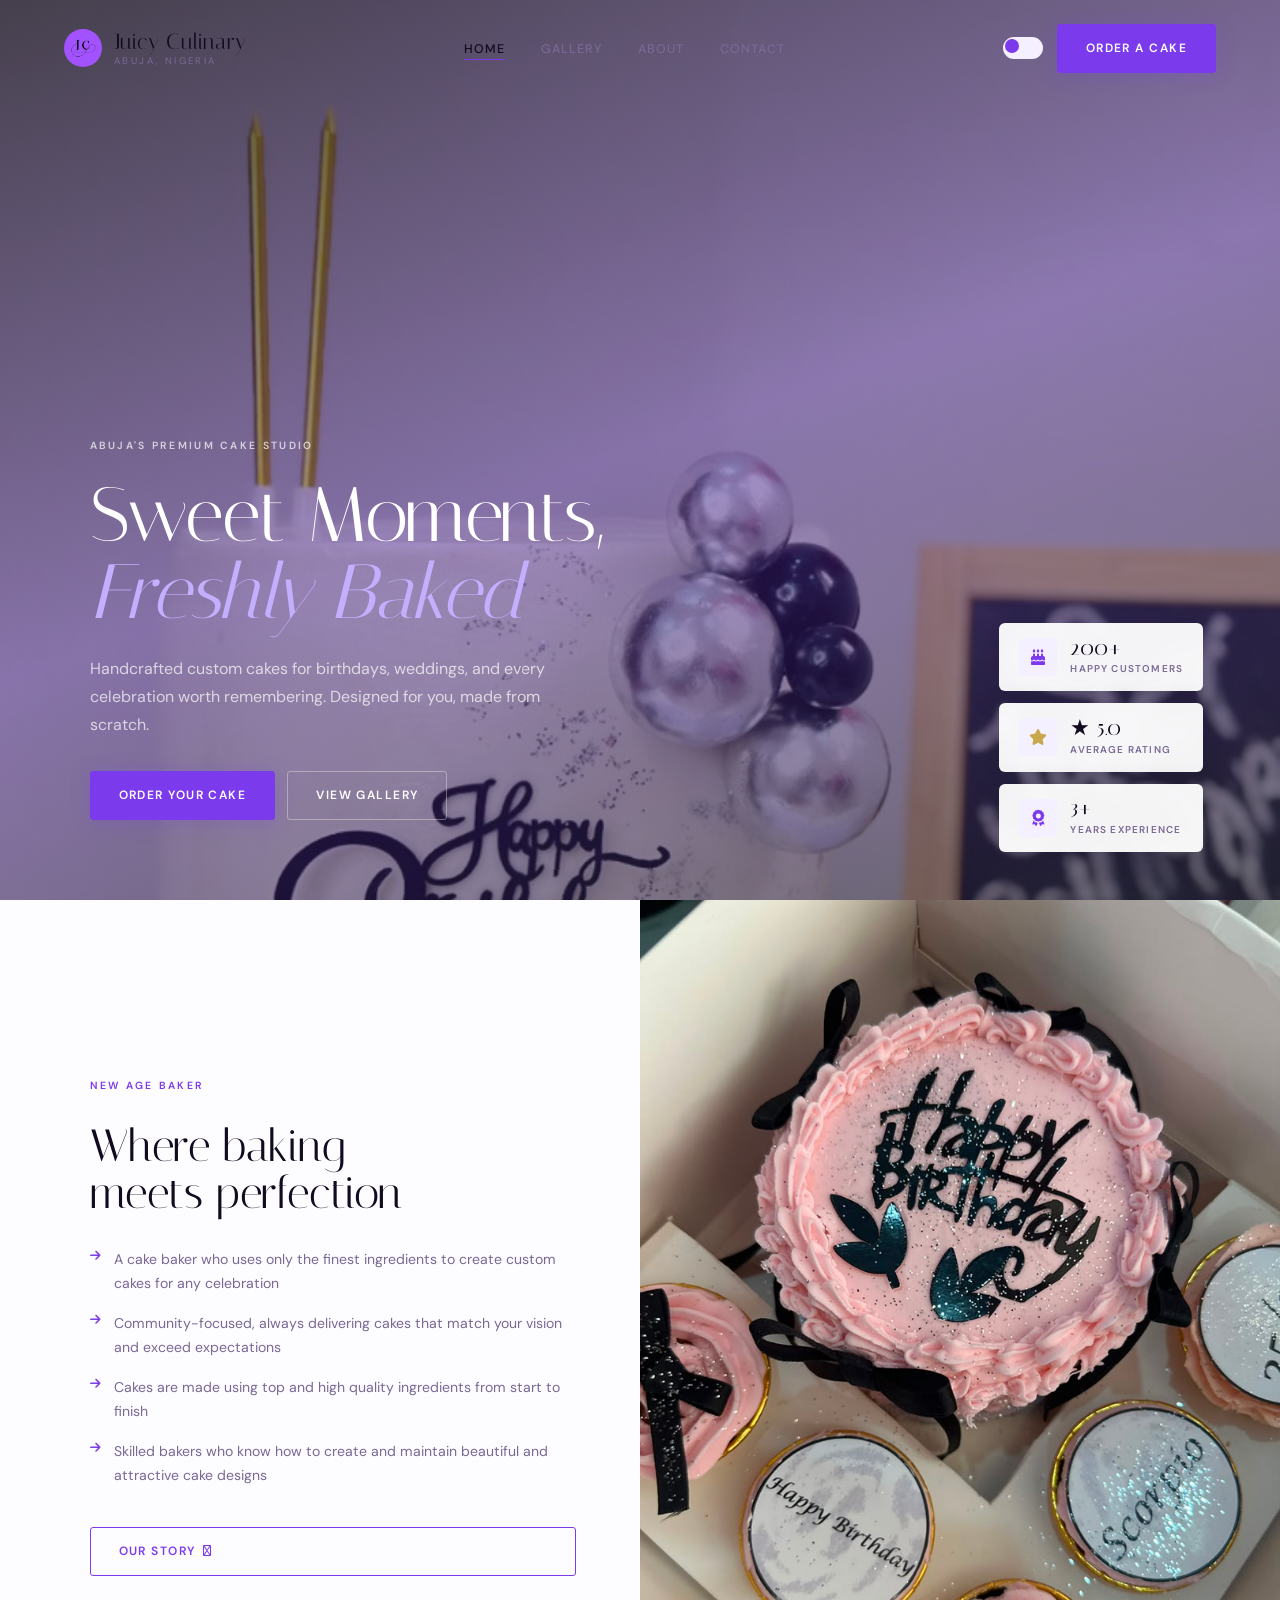
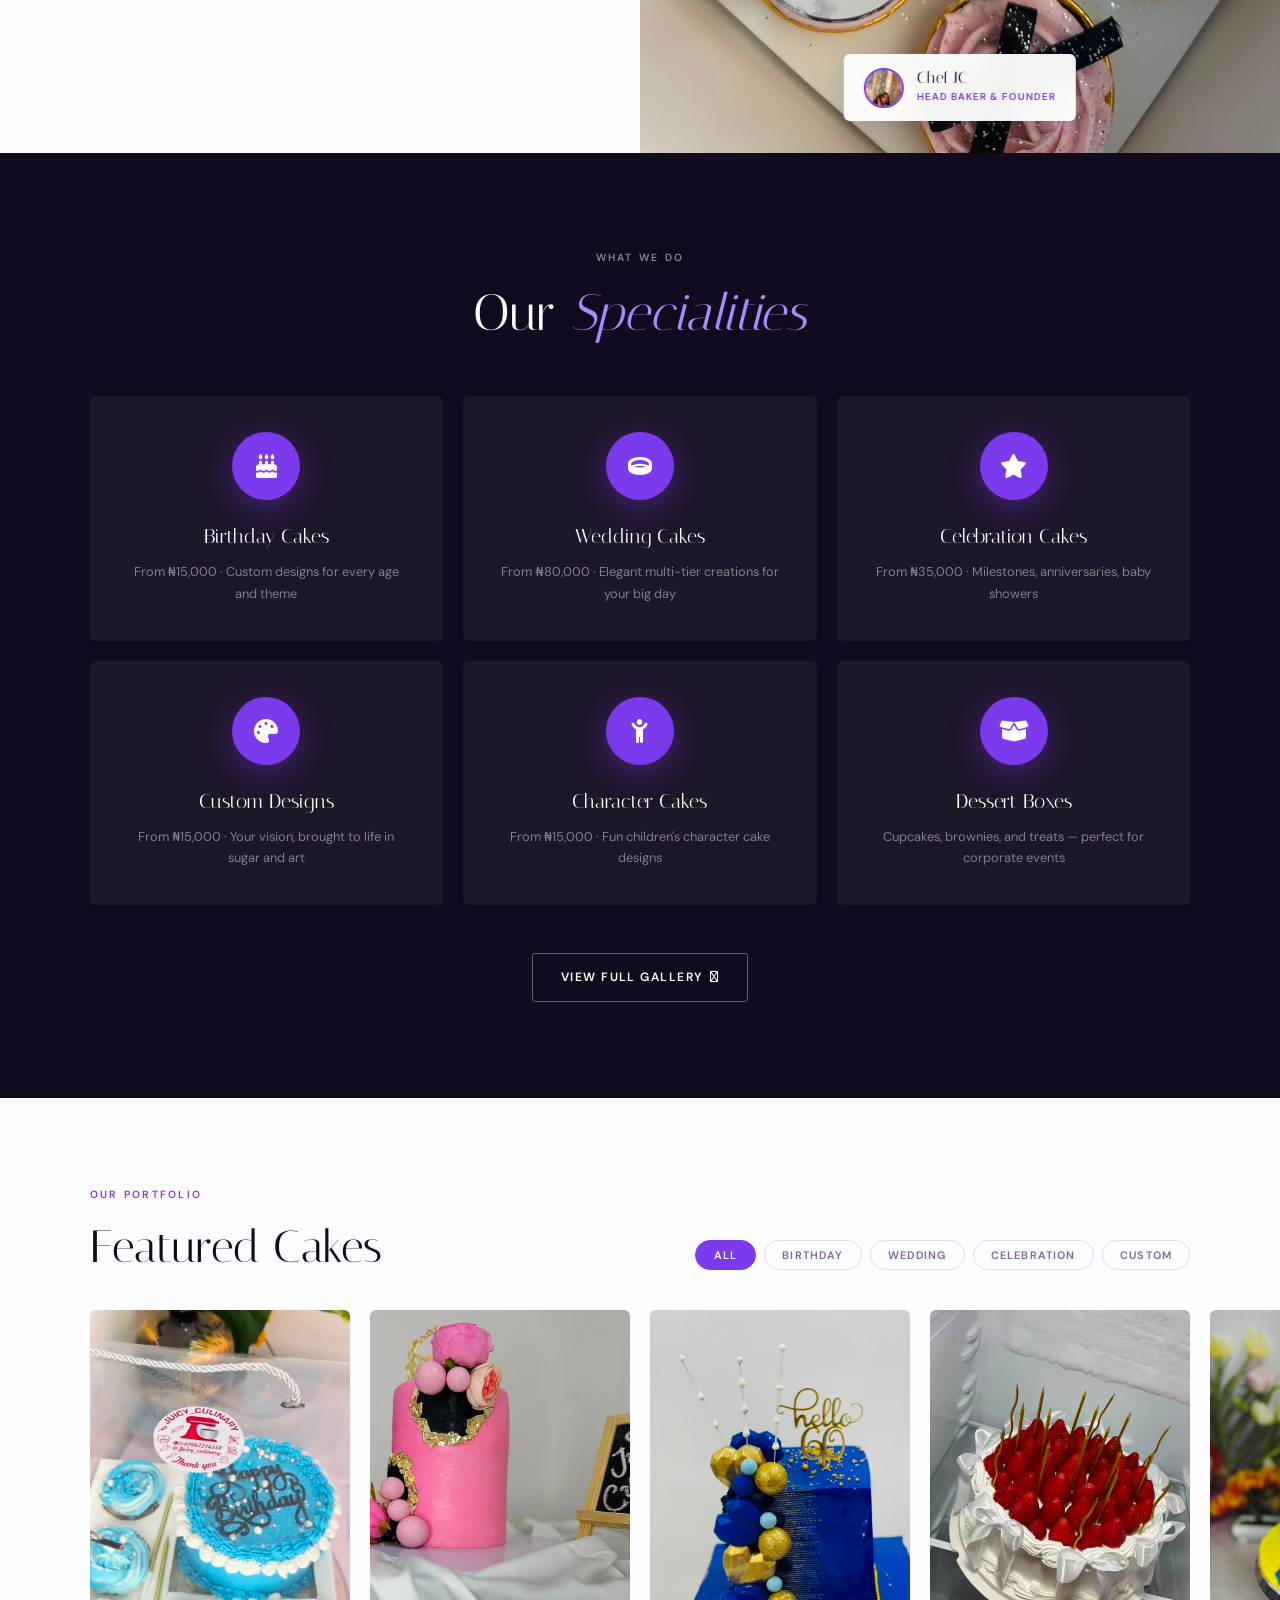
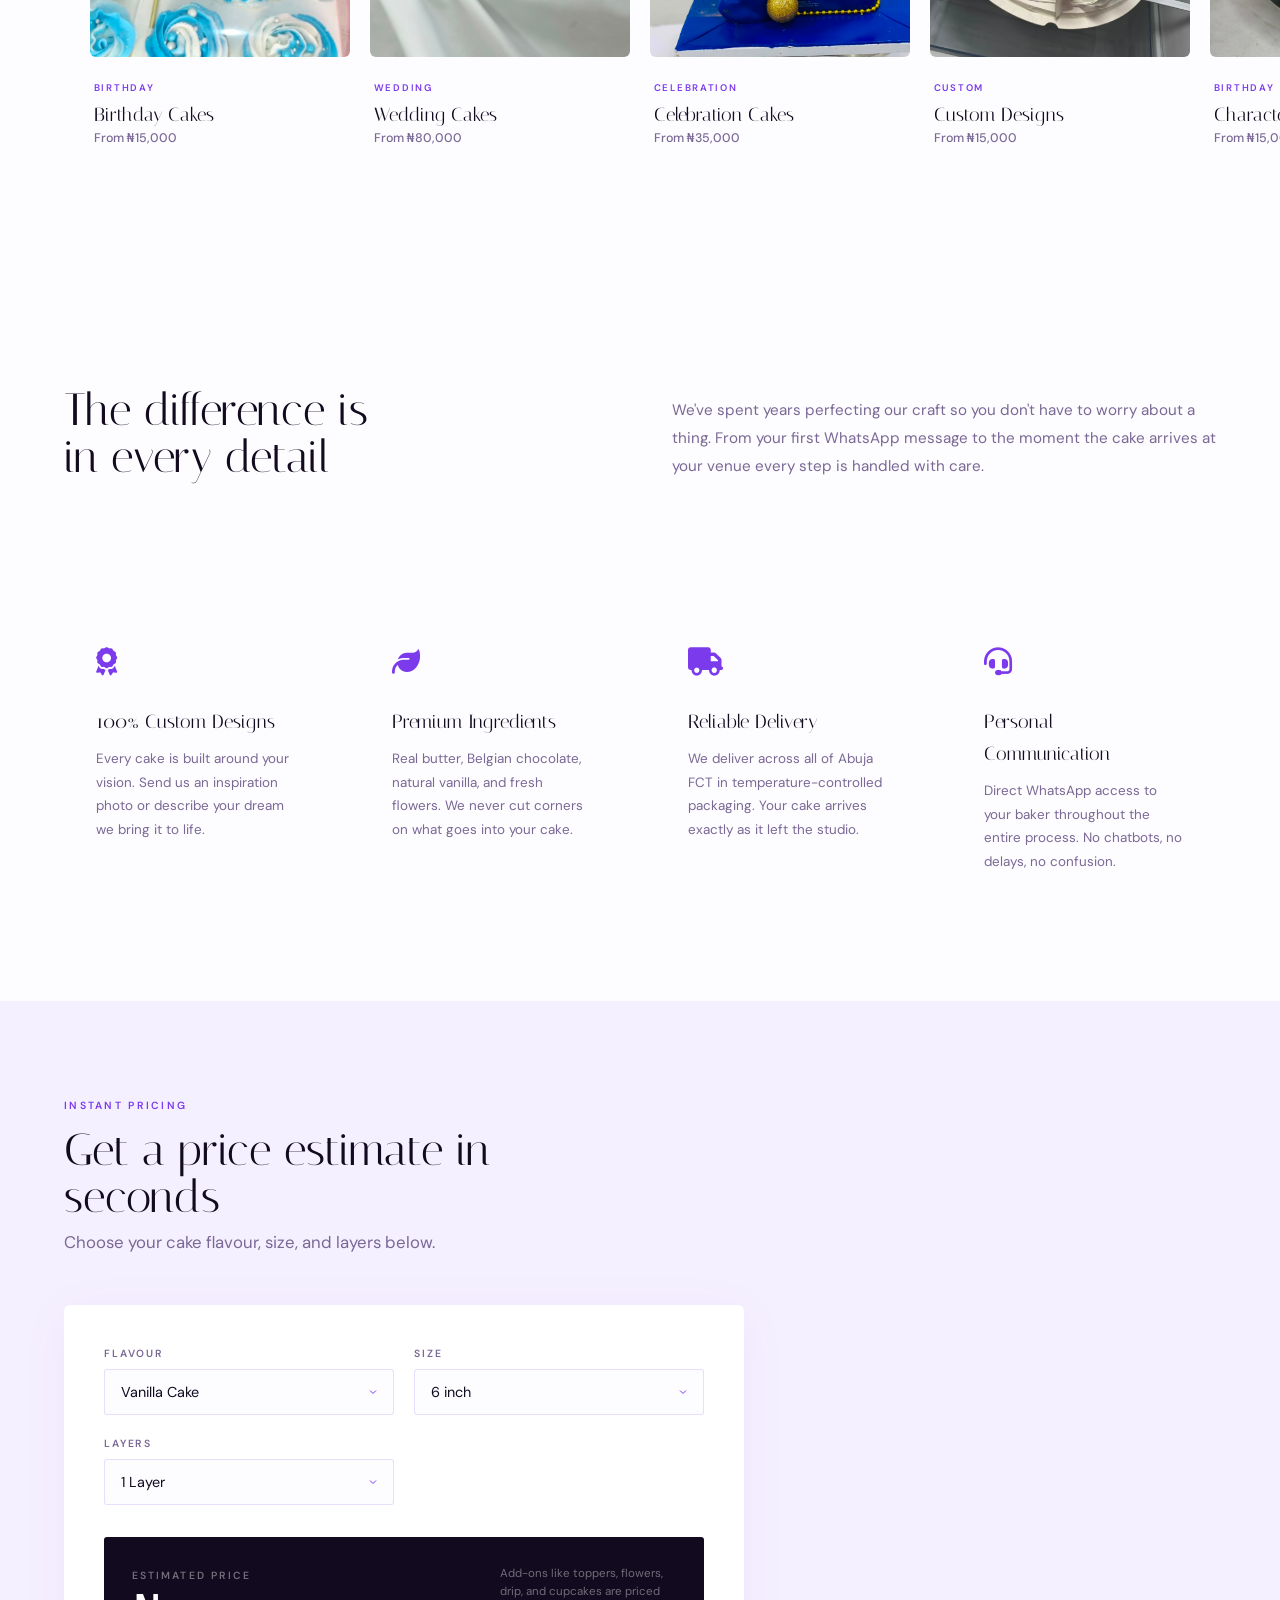
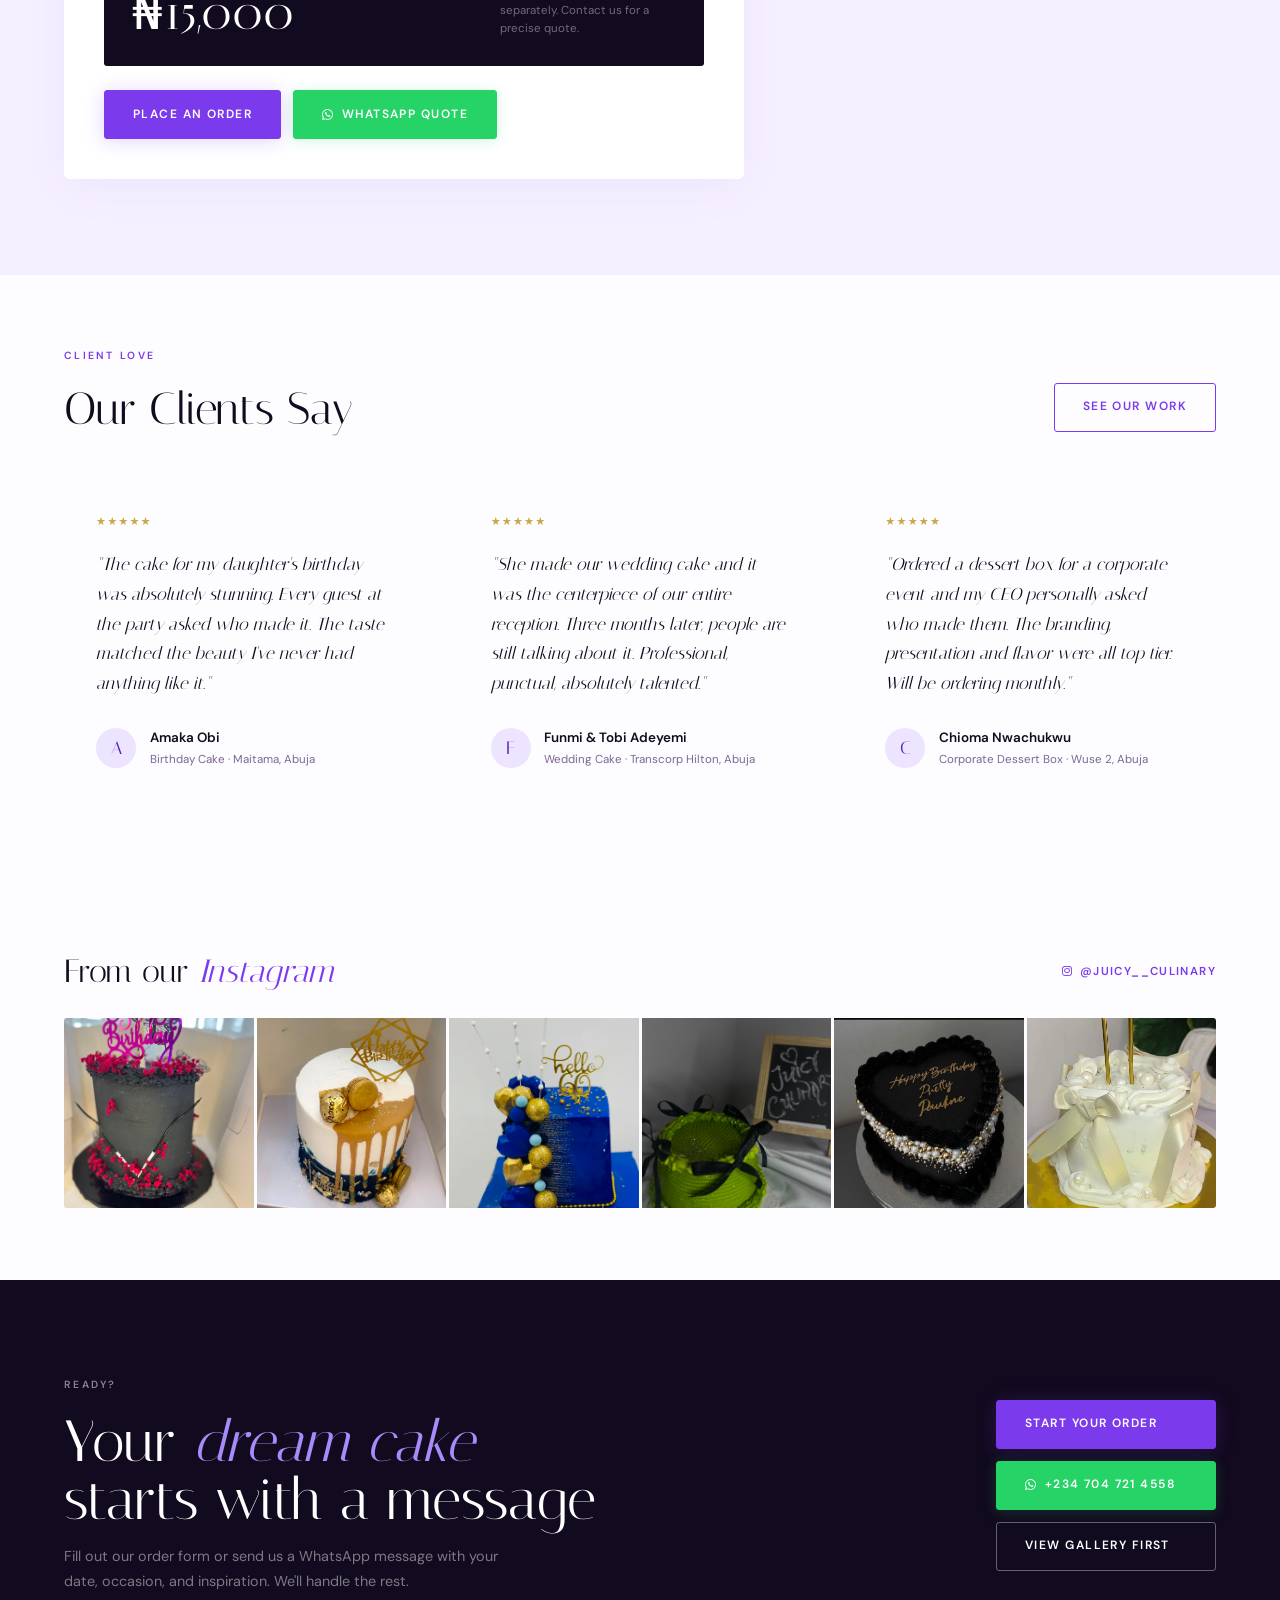
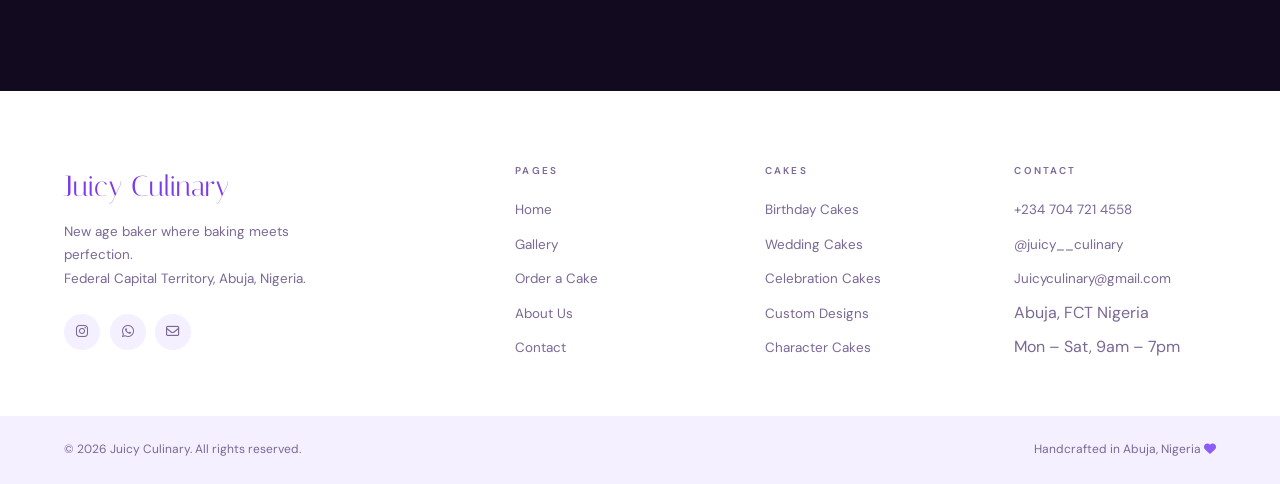
==== index.html @ 62df51f5 "first commit" ====
<!DOCTYPE html>
<html lang="en" data-theme="light">
<head>
  <meta charset="UTF-8">
  <meta name="viewport" content="width=device-width, initial-scale=1.0">
  <title>Juicy Culinary — Custom Luxury Cakes, Abuja</title>
  <meta name="description" content="Premium custom cakes handcrafted in Abuja, Nigeria. Birthday cakes, wedding cakes, celebration cakes. Order yours today.">
  <link rel="icon" type="image/png" sizes="32x32" href="images/favicon-32.png">
  <link rel="icon" type="image/png" sizes="16x16" href="images/favicon-16.png">
  <link rel="apple-touch-icon" sizes="180x180" href="images/apple-touch-icon.png">
  <link rel="preconnect" href="https://fonts.googleapis.com">
  <link rel="preconnect" href="https://fonts.gstatic.com" crossorigin>
  <link href="https://fonts.googleapis.com/css2?family=Italiana&family=DM+Sans:ital,opsz,wght@0,9..40,300;0,9..40,400;0,9..40,500;0,9..40,600;1,9..40,300&display=swap" rel="stylesheet">
  <link rel="stylesheet" href="https://cdnjs.cloudflare.com/ajax/libs/font-awesome/6.5.0/css/all.min.css" crossorigin="anonymous">
  <link rel="stylesheet" href="css/ style.css">
</head>
<body>

<!-- NAVIGATION -->
<nav class="nav" role="navigation" aria-label="Main navigation">
  <a href="index.html" class="nav-logo" aria-label="Juicy Culinary — Home">
    <img src="images/logo-bg.jpg" alt="Juicy Culinary logo" class="nav-logo-img">
    <div class="nav-logo-text">
      Juicy Culinary
      <span>Abuja, Nigeria</span>
    </div>
  </a>
  <ul class="nav-links" role="list">
    <li><a href="index.html" class="nav-link active">Home</a></li>
    <li><a href="gallery.html" class="nav-link">Gallery</a></li>
    <li><a href="about.html" class="nav-link">About</a></li>
    <li><a href="contact.html" class="nav-link">Contact</a></li>
  </ul>
  <div class="nav-right">
    <button class="dark-toggle" aria-label="Toggle dark mode"></button>
    <a href="order.html" class="btn btn-primary">Order a Cake</a>
    <button class="hamburger" aria-label="Open menu" aria-expanded="false">
      <span></span><span></span><span></span>
    </button>
  </div>
</nav>
<div class="mobile-overlay" aria-hidden="true"></div>
<nav class="mobile-menu" aria-label="Mobile navigation">
  <a href="index.html" class="mobile-menu-link">Home</a>
  <a href="gallery.html" class="mobile-menu-link">Gallery</a>
  <a href="order.html" class="mobile-menu-link">Order a Cake</a>
  <a href="about.html" class="mobile-menu-link">About</a>
  <a href="contact.html" class="mobile-menu-link">Contact</a>
  <div class="mobile-menu-cta">
    <a href="https://wa.me/2347047214558?text=Hi! I'd like to order a cake" target="_blank" rel="noopener" class="btn btn-wa" style="width:100%;justify-content:center;">
      <i class="fa-brands fa-whatsapp"></i> WhatsApp Us
    </a>
  </div>
</nav>

<!-- =====================================================
     HERO — Full-bleed photo with overlaid text + stat badges
     ===================================================== -->
<section class="hero" id="home">
  <div class="hero-bg">
    <img src="images/Elegant custom cake.jpeg" alt="Elegant custom cake by Juicy Culinary" loading="eager" fetchpriority="high">
    <div class="hero-overlay"></div>
  </div>

  <div class="hero-inner reveal">
    <div class="hero-label">
      <span class="t-label" style="color:rgba(255,255,255,0.7)">Abuja's Premium Cake Studio</span>
    </div>
    <h1 class="hero-h1">
      Sweet Moments,<br><em>Freshly Baked</em>
    </h1>
    <p class="hero-desc">
      Handcrafted custom cakes for birthdays, weddings, and every celebration worth remembering. Designed for you, made from scratch.
    </p>
    <div class="hero-actions">
      <a href="order.html" class="btn btn-primary">Order Your Cake</a>
      <a href="gallery.html" class="btn btn-ghost-white">View Gallery</a>
    </div>
  </div>

  <!-- Floating stat badges -->
  <div class="hero-badges">
    <div class="hero-badge reveal d1">
      <div class="hero-badge-icon"><i class="fa-solid fa-cake-candles" style="color:var(--purple)"></i></div>
      <div>
        <div class="hero-badge-num">200+</div>
        <div class="hero-badge-label">Happy Customers</div>
      </div>
    </div>
    <div class="hero-badge reveal d2">
      <div class="hero-badge-icon"><i class="fa-solid fa-star" style="color:var(--gold)"></i></div>
      <div>
        <div class="hero-badge-num">★ 5.0</div>
        <div class="hero-badge-label">Average Rating</div>
      </div>
    </div>
    <div class="hero-badge reveal d3">
      <div class="hero-badge-icon"><i class="fa-solid fa-award" style="color:var(--purple)"></i></div>
      <div>
        <div class="hero-badge-num">3+</div>
        <div class="hero-badge-label">Years Experience</div>
      </div>
    </div>
  </div>
</section>


<!-- =====================================================
     ABOUT STRIP — "Meet the Baker" style
     ===================================================== -->
<section class="about-strip" id="story">
  <div class="about-strip-text reveal-left">
    <div class="section-label"><span class="t-label">New Age Baker</span></div>
    <h2 class="t-heading">Where baking<br>meets perfection</h2>
    <ul class="about-strip-list">
      <li>
        <i class="fa-solid fa-arrow-right" style="color:var(--purple);font-size:0.75rem;margin-top:0.15rem;flex-shrink:0"></i>
        <span>A cake baker who uses only the finest ingredients to create custom cakes for any celebration</span>
      </li>
      <li>
        <i class="fa-solid fa-arrow-right" style="color:var(--purple);font-size:0.75rem;margin-top:0.15rem;flex-shrink:0"></i>
        <span>Community-focused, always delivering cakes that match your vision and exceed expectations</span>
      </li>
      <li>
        <i class="fa-solid fa-arrow-right" style="color:var(--purple);font-size:0.75rem;margin-top:0.15rem;flex-shrink:0"></i>
        <span>Cakes are made using top and high quality ingredients from start to finish</span>
      </li>
      <li>
        <i class="fa-solid fa-arrow-right" style="color:var(--purple);font-size:0.75rem;margin-top:0.15rem;flex-shrink:0"></i>
        <span>Skilled bakers who know how to create and maintain beautiful and attractive cake designs</span>
      </li>
    </ul>
    <a href="about.html" class="btn btn-outline" style="margin-top:0.5rem">
      Our Story <i class="fa-regular fa-arrow-right" style="font-size:0.7rem"></i>
    </a>
  </div>
  <div class="about-strip-photo reveal-right d1">
    <img src="images/Juicy Culinary signature.jpg" alt="Juicy Culinary signature cake" loading="lazy">
    <!-- Baker badge -->
    <div class="baker-badge">
      <div class="baker-badge-avatar">
        <img src="images/JC.jpg" alt="Chef JC" onerror="this.style.display='none';this.parentElement.innerHTML='👩‍🍳'">
      </div>
      <div>
        <div class="baker-badge-name">Chef JC</div>
        <div class="baker-badge-role">Head Baker & Founder</div>
      </div>
    </div>
  </div>
</section>


<!-- =====================================================
     WHAT WE DO — Dark section with icon cards
     ===================================================== -->
<section class="services-section" id="services">
  <div class="services-header reveal">
    <div class="section-label" style="justify-content:center"><span class="t-label" style="color:rgba(255,255,255,0.5)">What We Do</span></div>
    <h2>Our <em>Specialities</em></h2>
  </div>
  <div class="services-grid">
    <div class="service-card reveal fade-up">
      <div class="service-card-icon"><i class="fa-solid fa-cake-candles"></i></div>
      <div class="service-card-title">Birthday Cakes</div>
      <p class="service-card-desc">From ₦15,000 · Custom designs for every age and theme</p>
    </div>
    <div class="service-card reveal fade-up d1">
      <div class="service-card-icon"><i class="fa-solid fa-ring"></i></div>
      <div class="service-card-title">Wedding Cakes</div>
      <p class="service-card-desc">From ₦80,000 · Elegant multi-tier creations for your big day</p>
    </div>
    <div class="service-card reveal fade-up d2">
      <div class="service-card-icon"><i class="fa-solid fa-star"></i></div>
      <div class="service-card-title">Celebration Cakes</div>
      <p class="service-card-desc">From ₦35,000 · Milestones, anniversaries, baby showers</p>
    </div>
    <div class="service-card reveal fade-up d3">
      <div class="service-card-icon"><i class="fa-solid fa-palette"></i></div>
      <div class="service-card-title">Custom Designs</div>
      <p class="service-card-desc">From ₦15,000 · Your vision, brought to life in sugar and art</p>
    </div>
    <div class="service-card reveal fade-up d1">
      <div class="service-card-icon"><i class="fa-solid fa-child-reaching"></i></div>
      <div class="service-card-title">Character Cakes</div>
      <p class="service-card-desc">From ₦15,000 · Fun children's character cake designs</p>
    </div>
    <div class="service-card reveal fade-up d2">
      <div class="service-card-icon"><i class="fa-solid fa-box-open"></i></div>
      <div class="service-card-title">Dessert Boxes</div>
      <p class="service-card-desc">Cupcakes, brownies, and treats — perfect for corporate events</p>
    </div>
  </div>
  <div style="text-align:center;margin-top:3rem" class="reveal">
    <a href="gallery.html" class="btn btn-ghost-white">View Full Gallery <i class="fa-regular fa-arrow-right" style="font-size:0.7rem"></i></a>
  </div>
</section>


<!-- =====================================================
     FEATURED CAKES — Horizontal scroll row
     ===================================================== -->
<section class="featured-section" id="categories">
  <div class="featured-header">
    <div>
      <div class="section-label reveal"><span class="t-label">Our Portfolio</span></div>
      <h2 class="t-heading reveal d1">Featured Cakes</h2>
    </div>
    <div class="featured-filters reveal d2">
      <button class="filter-pill active" data-filter="all">All</button>
      <button class="filter-pill" data-filter="birthday">Birthday</button>
      <button class="filter-pill" data-filter="wedding">Wedding</button>
      <button class="filter-pill" data-filter="celebration">Celebration</button>
      <button class="filter-pill" data-filter="custom">Custom</button>
    </div>
  </div>
  <div class="featured-scroll">
    <div class="featured-track" id="featuredTrack">
      <div class="feat-card" data-cat="birthday">
        <div class="feat-card-img">
          <img src="images/birthday-cake.jpg" alt="Birthday cake" loading="lazy">
          <div class="feat-card-overlay">
            <a href="gallery.html" class="btn btn-ghost-white" style="font-size:0.65rem;padding:0.6rem 1.2rem">Explore</a>
          </div>
        </div>
        <div class="feat-card-body">
          <span class="feat-card-tag">Birthday</span>
          <div class="feat-card-name">Birthday Cakes</div>
          <div class="feat-card-price">From ₦15,000</div>
        </div>
      </div>
      <div class="feat-card" data-cat="wedding">
        <div class="feat-card-img">
          <img src="images/cake-pink-geode.jpg" alt="Wedding cake" loading="lazy">
          <div class="feat-card-overlay">
            <a href="gallery.html" class="btn btn-ghost-white" style="font-size:0.65rem;padding:0.6rem 1.2rem">Explore</a>
          </div>
        </div>
        <div class="feat-card-body">
          <span class="feat-card-tag">Wedding</span>
          <div class="feat-card-name">Wedding Cakes</div>
          <div class="feat-card-price">From ₦80,000</div>
        </div>
      </div>
      <div class="feat-card" data-cat="celebration">
        <div class="feat-card-img">
          <img src="images/cake-navy-60.jpg" alt="Celebration cake" loading="lazy">
          <div class="feat-card-overlay">
            <a href="gallery.html" class="btn btn-ghost-white" style="font-size:0.65rem;padding:0.6rem 1.2rem">Explore</a>
          </div>
        </div>
        <div class="feat-card-body">
          <span class="feat-card-tag">Celebration</span>
          <div class="feat-card-name">Celebration Cakes</div>
          <div class="feat-card-price">From ₦35,000</div>
        </div>
      </div>
      <div class="feat-card" data-cat="custom">
        <div class="feat-card-img">
          <img src="images/Unique-cake.jpg" alt="Custom cake" loading="lazy">
          <div class="feat-card-overlay">
            <a href="gallery.html" class="btn btn-ghost-white" style="font-size:0.65rem;padding:0.6rem 1.2rem">Explore</a>
          </div>
        </div>
        <div class="feat-card-body">
          <span class="feat-card-tag">Custom</span>
          <div class="feat-card-name">Custom Designs</div>
          <div class="feat-card-price">From ₦15,000</div>
        </div>
      </div>
      <div class="feat-card" data-cat="birthday">
        <div class="feat-card-img">
          <img src="images/Children-cake.jpg" alt="Character cake" loading="lazy">
          <div class="feat-card-overlay">
            <a href="gallery.html" class="btn btn-ghost-white" style="font-size:0.65rem;padding:0.6rem 1.2rem">Explore</a>
          </div>
        </div>
        <div class="feat-card-body">
          <span class="feat-card-tag">Birthday</span>
          <div class="feat-card-name">Character Cakes</div>
          <div class="feat-card-price">From ₦15,000</div>
        </div>
      </div>
      <div class="feat-card" data-cat="custom">
        <div class="feat-card-img">
          <img src="images/cake-green-ribbon.jpg" alt="Custom ribbon cake" loading="lazy">
          <div class="feat-card-overlay">
            <a href="gallery.html" class="btn btn-ghost-white" style="font-size:0.65rem;padding:0.6rem 1.2rem">Explore</a>
          </div>
        </div>
        <div class="feat-card-body">
          <span class="feat-card-tag">Custom</span>
          <div class="feat-card-name">Ribbon Cakes</div>
          <div class="feat-card-price">From ₦20,000</div>
        </div>
      </div>
    </div>
  </div>
</section>


<!-- =====================================================
     WHY CHOOSE US
     ===================================================== -->
<section class="why-section" id="why-us">
  <div class="why-header">
    <div class="why-header-left">
      <div class="section-label reveal"><span class="t-label">Why Juicy Culinary</span></div>
      <h2 class="t-heading reveal d1">The difference is<br>in every detail</h2>
    </div>
    <div class="why-header-right reveal d2">
      We've spent years perfecting our craft so you don't have to worry about a thing. From your first WhatsApp message to the moment the cake arrives at your venue  every step is handled with care.
    </div>
  </div>
  <div class="why-grid">
    <div class="why-item reveal fade-up">
      <span class="why-icon"><i class="fa-solid fa-award" style="color:var(--purple)"></i></span>
      <div class="why-title">100% Custom Designs</div>
      <p class="why-desc">Every cake is built around your vision. Send us an inspiration photo or describe your dream  we bring it to life.</p>
    </div>
    <div class="why-item reveal fade-up d1">
      <span class="why-icon"><i class="fa-solid fa-leaf" style="color:var(--purple)"></i></span>
      <div class="why-title">Premium Ingredients</div>
      <p class="why-desc">Real butter, Belgian chocolate, natural vanilla, and fresh flowers. We never cut corners on what goes into your cake.</p>
    </div>
    <div class="why-item reveal fade-up d2">
      <span class="why-icon"><i class="fa-solid fa-truck" style="color:var(--purple)"></i></span>
      <div class="why-title">Reliable Delivery</div>
      <p class="why-desc">We deliver across all of Abuja FCT in temperature-controlled packaging. Your cake arrives exactly as it left the studio.</p>
    </div>
    <div class="why-item reveal fade-up d3">
      <span class="why-icon"><i class="fa-solid fa-headset" style="color:var(--purple)"></i></span>
      <div class="why-title">Personal Communication</div>
      <p class="why-desc">Direct WhatsApp access to your baker throughout the entire process. No chatbots, no delays, no confusion.</p>
    </div>
  </div>
</section>


<!-- =====================================================
     PRICE ESTIMATOR
     ===================================================== -->
<section class="estimator-section" id="estimator">
  <div class="section-label reveal"><span class="t-label">Instant Pricing</span></div>
  <h2 class="t-heading reveal d1" style="margin-bottom:0.4rem;max-width:18ch">Get a price estimate in seconds</h2>
  <p class="t-body-lg reveal d2" style="max-width:52ch">Choose your cake flavour, size, and layers below.</p>
  <div class="estimator-card reveal d2" data-estimator>
    <div class="estimator-row estimator-row-3">
      <div class="est-field">
        <label for="est-flavour-home">Flavour</label>
        <select id="est-flavour-home" data-est-flavour>
          <option value="vanilla">Vanilla Cake</option>
          <option value="redvelvet">Red Velvet Cake</option>
          <option value="chocolate">Chocolate Cake</option>
        </select>
      </div>
      <div class="est-field">
        <label for="est-size-home">Size</label>
        <select id="est-size-home" data-est-size>
          <option value="6">6 inch</option>
          <option value="8">8 inch</option>
          <option value="10">10 inch</option>
        </select>
      </div>
      <div class="est-field">
        <label for="est-layers-home">Layers</label>
        <select id="est-layers-home" data-est-layers>
          <option value="1">1 Layer</option>
          <option value="2">2 Layers</option>
        </select>
      </div>
    </div>
    <div class="estimator-result">
      <div>
        <div class="est-price-label">Estimated Price</div>
        <div class="est-price" data-est-price>₦15,000</div>
      </div>
      <p class="est-price-note">Add-ons like toppers, flowers, drip, and cupcakes are priced separately. Contact us for a precise quote.</p>
    </div>
    <div class="estimator-actions">
      <a href="order.html" class="btn btn-primary">Place an Order</a>
      <a href="https://wa.me/2347047214558?text=Hi! I'd like a quote for a cake" target="_blank" rel="noopener" class="btn btn-wa">
        <i class="fa-brands fa-whatsapp"></i> WhatsApp Quote
      </a>
    </div>
  </div>
</section>


<!-- =====================================================
     TESTIMONIALS
     ===================================================== -->
<section class="testimonials-section" id="testimonials">
  <div class="testimonials-header">
    <div>
      <div class="section-label reveal"><span class="t-label">Client Love</span></div>
      <h2 class="t-heading reveal d1">Our Clients Say</h2>
    </div>
    <a href="gallery.html" class="btn btn-outline reveal">See Our Work</a>
  </div>
  <div class="testimonials-grid">
    <div class="testi-card reveal fade-up">
      <span class="testi-stars">★★★★★</span>
      <p class="testi-text">"The cake for my daughter's birthday was absolutely stunning. Every guest at the party asked who made it. The taste matched the beauty  I've never had anything like it."</p>
      <div class="testi-author">
        <div class="testi-avatar">A</div>
        <div>
          <div class="testi-name">Amaka Obi</div>
          <div class="testi-context">Birthday Cake · Maitama, Abuja</div>
        </div>
      </div>
    </div>
    <div class="testi-card reveal fade-up d1">
      <span class="testi-stars">★★★★★</span>
      <p class="testi-text">"She made our wedding cake and it was the centerpiece of our entire reception. Three months later, people are still talking about it. Professional, punctual, absolutely talented."</p>
      <div class="testi-author">
        <div class="testi-avatar">F</div>
        <div>
          <div class="testi-name">Funmi & Tobi Adeyemi</div>
          <div class="testi-context">Wedding Cake · Transcorp Hilton, Abuja</div>
        </div>
      </div>
    </div>
    <div class="testi-card reveal fade-up d2">
      <span class="testi-stars">★★★★★</span>
      <p class="testi-text">"Ordered a dessert box for a corporate event and my CEO personally asked who made them. The branding, presentation and flavor were all top tier. Will be ordering monthly."</p>
      <div class="testi-author">
        <div class="testi-avatar">C</div>
        <div>
          <div class="testi-name">Chioma Nwachukwu</div>
          <div class="testi-context">Corporate Dessert Box · Wuse 2, Abuja</div>
        </div>
      </div>
    </div>
  </div>
</section>


<!-- =====================================================
     INSTAGRAM PREVIEW
     ===================================================== -->
<section class="instagram-section" id="instagram">
  <div class="ig-header">
    <h2 class="t-subheading reveal">From our <em style="font-style:italic;color:var(--purple)">Instagram</em></h2>
    <a href="https://instagram.com/juicy__culinary" target="_blank" rel="noopener" class="ig-handle-link reveal d1">
      <i class="fa-brands fa-instagram"></i> @juicy__culinary
    </a>
  </div>
  <div class="ig-grid reveal d1">
    <div class="ig-item" data-lb="images/cake-black.jpg" data-lb-label="Signature Cake" title="View photo">
      <img src="images/cake-black.jpg" alt="Black cake" loading="lazy">
      <div class="ig-item-overlay"><i class="fa-solid fa-camera"></i></div>
    </div>
    <div class="ig-item" data-lb="images/cake-wg.jpg" data-lb-label="White Gold Cake" title="View photo">
      <img src="images/cake-wg.jpg" alt="White gold cake" loading="lazy">
      <div class="ig-item-overlay"><i class="fa-solid fa-camera"></i></div>
    </div>
    <div class="ig-item" data-lb="images/cake-navy-60.jpg" data-lb-label="Hello 60 Cake" title="View photo">
      <img src="images/cake-navy-60.jpg" alt="Navy blue 60th birthday cake" loading="lazy">
      <div class="ig-item-overlay"><i class="fa-solid fa-camera"></i></div>
    </div>
    <div class="ig-item" data-lb="images/cake-green-ribbon.jpg" data-lb-label="Green Ribbon Cake" title="View photo">
      <img src="images/cake-green-ribbon.jpg" alt="Green ribbon cake" loading="lazy">
      <div class="ig-item-overlay"><i class="fa-solid fa-camera"></i></div>
    </div>
    <div class="ig-item" data-lb="images/cake-blue.jpg" data-lb-label="Blue Cake" title="View photo">
      <img src="images/cake-blackG.jpg" alt="Black Gold cake" loading="lazy">
      <div class="ig-item-overlay"><i class="fa-solid fa-camera"></i></div>
    </div>
    <div class="ig-item" data-lb="images/white-cake.jpg" data-lb-label="Pink White Cake" title="View photo">
      <img src="images/white-cake.jpg" alt="White cake" loading="lazy">
      <div class="ig-item-overlay"><i class="fa-solid fa-camera"></i></div>
    </div>
  </div>
</section>


<!-- =====================================================
     CTA BANNER
     ===================================================== -->
<section class="cta-banner" id="order-cta">
  <div class="reveal fade-up">
    <div class="section-label" style="--rule-color:rgba(255,255,255,0.2)">
      <span class="t-label" style="color:rgba(255,255,255,0.5)">Ready?</span>
    </div>
    <h2>Your <em>dream cake</em><br>starts with a message</h2>
    <p>Fill out our order form or send us a WhatsApp message with your date, occasion, and inspiration. We'll handle the rest.</p>
  </div>
  <div class="cta-banner-actions reveal fade-up d1">
    <a href="order.html" class="btn btn-primary">Start Your Order</a>
    <a href="https://wa.me/2347047214558?text=Hello! I'd like to order a cake for my event." target="_blank" rel="noopener" class="btn btn-wa">
      <i class="fa-brands fa-whatsapp"></i> +234 704 721 4558
    </a>
    <a href="gallery.html" class="btn btn-ghost-white">View Gallery First</a>
  </div>
</section>


<!-- FOOTER -->
<footer class="footer" role="contentinfo">
  <div class="footer-main">
    <div class="footer-brand">
      <div class="footer-brand-name">Juicy Culinary</div>
      <p class="footer-brand-desc">New age baker where baking meets perfection.<br>Federal Capital Territory, Abuja, Nigeria.</p>
      <div class="footer-socials">
        <a href="https://instagram.com/juicy__culinary" target="_blank" rel="noopener" class="footer-social-link" aria-label="Instagram"><i class="fa-brands fa-instagram"></i></a>
        <a href="https://wa.me/2347047214558" target="_blank" rel="noopener" class="footer-social-link" aria-label="WhatsApp"><i class="fa-brands fa-whatsapp"></i></a>
        <a href="mailto:Juicyculinary@gmail.com" class="footer-social-link" aria-label="Email"><i class="fa-regular fa-envelope"></i></a>
      </div>
    </div>
    <div>
      <div class="footer-col-title">Pages</div>
      <ul class="footer-col-links">
        <li><a href="index.html">Home</a></li>
        <li><a href="gallery.html">Gallery</a></li>
        <li><a href="order.html">Order a Cake</a></li>
        <li><a href="about.html">About Us</a></li>
        <li><a href="contact.html">Contact</a></li>
      </ul>
    </div>
    <div>
      <div class="footer-col-title">Cakes</div>
      <ul class="footer-col-links">
        <li><a href="gallery.html">Birthday Cakes</a></li>
        <li><a href="gallery.html">Wedding Cakes</a></li>
        <li><a href="gallery.html">Celebration Cakes</a></li>
        <li><a href="gallery.html">Custom Designs</a></li>
        <li><a href="gallery.html">Character Cakes</a></li>
      </ul>
    </div>
    <div>
      <div class="footer-col-title">Contact</div>
      <ul class="footer-col-links">
        <li><a href="https://wa.me/2347047214558">+234 704 721 4558</a></li>
        <li><a href="https://instagram.com/juicy__culinary">@juicy__culinary</a></li>
        <li><a href="mailto:Juicyculinary@gmail.com">Juicyculinary@gmail.com</a></li>
        <li><span style="color:var(--ink-soft)">Abuja, FCT Nigeria</span></li>
        <li><span style="color:var(--ink-soft)">Mon – Sat, 9am – 7pm</span></li>
      </ul>
    </div>
  </div>
  <div class="footer-bottom">
    <span>© 2026 Juicy Culinary. All rights reserved.</span>
    <span>Handcrafted in Abuja, Nigeria <i class="fa-solid fa-heart" style="color:#8B5CF6;font-size:0.75rem"></i></span>
  </div>
</footer>

<!-- Lightbox -->
<div class="lightbox" role="dialog" aria-modal="true" aria-label="Image viewer">
  <button class="lb-close" aria-label="Close lightbox"><i class="fa-regular fa-xmark"></i></button>
  <button class="lb-nav-btn lb-prev" aria-label="Previous image"><i class="fa-regular fa-chevron-left"></i></button>
  <img class="lightbox-img" src="" alt="">
  <button class="lb-nav-btn lb-next" aria-label="Next image"><i class="fa-regular fa-chevron-right"></i></button>
  <div class="lb-caption"></div>
</div>

<button class="back-top" aria-label="Back to top"><i class="fa-regular fa-chevron-up"></i></button>
<script src="js/script.js"></script>
</body>
</html>
---- css/ style.css ----
/*
 * ============================================================
 * JUICY CULINARY — style.css
 * Luxury cake boutique · Abuja, Nigeria
 * ============================================================
 *
 * TABLE OF CONTENTS
 * 1.  Design tokens
 * 2.  Reset & base
 * 3.  Typography
 * 4.  Navigation
 * 5.  Buttons
 * 6.  Utilities
 * 7.  HOME — Hero
 * 8.  HOME — Marquee strip
 * 9.  HOME — Editorial feature
 * 10. HOME — Categories
 * 11. HOME — Why choose us
 * 12. HOME — Price estimator
 * 13. HOME — Testimonials
 * 14. HOME — Instagram preview
 * 15. HOME — CTA banner
 * 16. Footer
 * 17. GALLERY page
 * 18. ORDER page
 * 19. ABOUT page
 * 20. CONTACT page
 * 21. Lightbox
 * 22. Modals
 * 23. Scroll reveal
 * 24. Back to top
 * 25. Dark mode
 * 26. Responsive
 * ============================================================
 */


/* ============================================================
   1. DESIGN TOKENS
   ============================================================ */

   :root {
    /* Brand purple — pulled from JC logo */
    --purple:       #7C3AED;
    --purple-dark:  #5B21B6;
    --purple-deep:  #3B0E8C;
    --purple-pale:  #F5F0FF;
    --purple-mid:   #EDE5FF;
  
    /* Ink — near-black with purple undertone */
    --ink:          #120A1E;
    --ink-mid:      #4A3665;
    --ink-soft:     #7A6895;
  
    /* Surface */
    --cream:        #FDFCFF;
    --white:        #FFFFFF;
    --rule-color:   rgba(124, 58, 237, 0.08);
  
    /* Gold accent */
    --gold:         #C9A84C;
    --gold-light:   #E8CC80;
  
    /* Semantic */
    --bg:           var(--cream);
    --surface:      var(--white);
    --border:       var(--rule-color);
    --text:         var(--ink);
    --text-muted:   var(--ink-soft);
  
    /* Typography */
    --font-display: 'Italiana', Georgia, serif;
    --font-body:    'DM Sans', system-ui, -apple-system, sans-serif;
  
    /* Spacing scale */
    --space-xs:  0.5rem;
    --space-sm:  1rem;
    --space-md:  2rem;
    --space-lg:  4rem;
    --space-xl:  7rem;
  
    /* Radii — kept minimal for editorial feel */
    --radius-sm: 3px;
    --radius-md: 6px;
  
    /* Easing */
    --ease:         cubic-bezier(0.25, 0.46, 0.45, 0.94);
    --ease-out:     cubic-bezier(0.0, 0.0, 0.2, 1);
    --ease-spring:  cubic-bezier(0.34, 1.56, 0.64, 1);
  }
  
  
/* ============================================================
   2. RESET & BASE
   ============================================================ */

*, *::before, *::after {
  box-sizing: border-box;
  margin: 0;
  padding: 0;
}

html {
  scroll-behavior: smooth;
  -webkit-text-size-adjust: 100%;
  hanging-punctuation: first last;
}

body {
  font-family: var(--font-body);
  background: var(--bg);
  color: var(--text);
  line-height: 1.65;
  overflow-x: hidden;
  -webkit-font-smoothing: antialiased;
  -moz-osx-font-smoothing: grayscale;
  transition: background 0.3s, color 0.3s;
}

img {
  display: block;
  max-width: 100%;
  height: auto;
}

a { color: inherit; text-decoration: none; }
ul { list-style: none; }
button { cursor: pointer; border: none; background: none; font-family: inherit; }
input, textarea, select { font-family: inherit; }
address { font-style: normal; }


/* ============================================================
   3. TYPOGRAPHY
   ============================================================ */

/* Import from Google Fonts — placed in <head> for performance */
/* @import url('https://fonts.googleapis.com/css2?family=Italiana&family=DM+Sans:ital,opsz,wght@0,9..40,300;0,9..40,400;0,9..40,500;0,9..40,600;1,9..40,300&display=swap'); */

.t-hero {
  font-family: var(--font-display);
  font-size: clamp(3.8rem, 8vw, 9rem);
  font-weight: 400;
  line-height: 0.95;
  letter-spacing: -0.01em;
}

.t-display {
  font-family: var(--font-display);
  font-size: clamp(2.8rem, 5vw, 6rem);
  font-weight: 400;
  line-height: 1.0;
  letter-spacing: -0.01em;
}

.t-heading {
  font-family: var(--font-display);
  font-size: clamp(2rem, 3.5vw, 3.8rem);
  font-weight: 400;
  line-height: 1.05;
}

.t-subheading {
  font-family: var(--font-display);
  font-size: clamp(1.5rem, 2.5vw, 2.5rem);
  font-weight: 400;
  line-height: 1.15;
}

.t-body-lg { font-size: 1.05rem; line-height: 1.8; color: var(--text-muted); }
.t-body    { font-size: 0.9rem;  line-height: 1.75; color: var(--text-muted); }
.t-small   { font-size: 0.78rem; line-height: 1.6; color: var(--text-muted); }

.t-label {
  font-size: 0.65rem;
  font-weight: 600;
  letter-spacing: 0.22em;
  text-transform: uppercase;
  color: var(--purple);
}

.t-italic { font-style: italic; }

.t-purple { color: var(--purple); }
.t-gold   { color: var(--gold); }
.t-muted  { color: var(--text-muted); }
.t-white  { color: #fff; }


/* ============================================================
   4. NAVIGATION
   ============================================================ */

.nav {
  position: fixed;
  top: 0; left: 0; right: 0;
  z-index: 900;
  display: flex;
  align-items: center;
  justify-content: space-between;
  padding: 1.5rem 5vw;
  transition: padding 0.35s var(--ease),
              background 0.35s,
              box-shadow 0.35s;
}

.nav.scrolled {
  padding: 1rem 5vw;
  background: rgba(253, 252, 255, 0.96);
  backdrop-filter: blur(20px) saturate(1.2);
  -webkit-backdrop-filter: blur(20px) saturate(1.2);
  box-shadow: 0 1px 40px rgba(18, 10, 30, 0.05);
}

/* Logo area */
.nav-logo {
  display: flex;
  align-items: center;
  gap: 0.75rem;
}

.nav-logo-img {
  width: 38px;
  height: 38px;
  border-radius: 50%;
  object-fit: cover;
  flex-shrink: 0;
}

.nav-logo-text {
  font-family: var(--font-display);
  font-size: 1.4rem;
  color: var(--ink);
  letter-spacing: 0.01em;
  line-height: 1;
}

.nav-logo-text span {
  display: block;
  font-family: var(--font-body);
  font-size: 0.6rem;
  font-weight: 400;
  letter-spacing: 0.25em;
  text-transform: uppercase;
  color: var(--ink-soft);
  margin-top: 2px;
}

/* Nav links */
.nav-links {
  display: flex;
  align-items: center;
  gap: 2.25rem;
}

.nav-link {
  font-size: 0.78rem;
  font-weight: 500;
  letter-spacing: 0.08em;
  text-transform: uppercase;
  color: var(--ink-soft);
  position: relative;
  transition: color 0.2s;
  padding-bottom: 2px;
}

.nav-link::after {
  content: '';
  position: absolute;
  bottom: -1px; left: 0;
  width: 0; height: 1px;
  background: var(--purple);
  transition: width 0.25s var(--ease);
}

.nav-link:hover,
.nav-link.active { color: var(--ink); }

.nav-link:hover::after,
.nav-link.active::after { width: 100%; }

/* Nav right side */
.nav-right {
  display: flex;
  align-items: center;
  gap: 0.875rem;
}

/* Dark mode toggle */
.dark-toggle {
  width: 40px; height: 22px;
  border-radius: 11px;
  background: var(--purple-pale);
  position: relative;
  cursor: pointer;
  transition: background 0.3s;
  flex-shrink: 0;
}

.dark-toggle::after {
  content: '';
  position: absolute;
  top: 2px; left: 2px;
  width: 14px; height: 14px;
  border-radius: 50%;
  background: var(--purple);
  transition: transform 0.3s var(--ease-spring);
}

[data-theme="dark"] .dark-toggle { background: var(--purple-dark); }
[data-theme="dark"] .dark-toggle::after { transform: translateX(18px); }

/* Hamburger */
.hamburger {
  display: none;
  flex-direction: column;
  gap: 5px;
  padding: 5px;
  cursor: pointer;
}

.hamburger span {
  display: block;
  width: 22px; height: 1.5px;
  background: var(--ink);
  border-radius: 2px;
  transition: transform 0.3s var(--ease), opacity 0.3s;
}

.hamburger.open span:nth-child(1) { transform: rotate(45deg) translate(4.5px, 4.5px); }
.hamburger.open span:nth-child(2) { opacity: 0; width: 0; }
.hamburger.open span:nth-child(3) { transform: rotate(-45deg) translate(4.5px, -4.5px); }

/* Mobile overlay */
.mobile-overlay {
  position: fixed; inset: 0; z-index: 898;
  background: rgba(18, 10, 30, 0.45);
  opacity: 0; pointer-events: none;
  transition: opacity 0.35s;
  backdrop-filter: blur(6px);
}
.mobile-overlay.open { opacity: 1; pointer-events: all; }

/* Mobile drawer */
.mobile-menu {
  position: fixed;
  top: 0; right: -110%; z-index: 899;
  width: min(300px, 82vw); height: 100vh;
  background: var(--surface);
  padding: 5.5rem 2rem 2.5rem;
  display: flex;
  flex-direction: column;
  transition: right 0.4s var(--ease);
  box-shadow: -24px 0 80px rgba(18,10,30,0.12);
}

.mobile-menu.open { right: 0; }

.mobile-menu-link {
  font-family: var(--font-display);
  font-size: 2.2rem;
  font-weight: 400;
  color: var(--ink);
  padding: 0.65rem 0;
  transition: color 0.2s, padding-left 0.25s;
  display: block;
}

.mobile-menu-link:hover { color: var(--purple); padding-left: 0.4rem; }

.mobile-menu-cta {
  margin-top: auto;
  padding-top: 1.5rem;
}


/* ============================================================
   5. BUTTONS
   ============================================================ */

.btn {
  display: inline-flex;
  align-items: center;
  gap: 0.45rem;
  font-family: var(--font-body);
  font-size: 0.75rem;
  font-weight: 600;
  letter-spacing: 0.12em;
  text-transform: uppercase;
  border-radius: var(--radius-sm);
  padding: 0.85rem 1.75rem;
  cursor: pointer;
  transition: all 0.25s var(--ease);
  white-space: nowrap;
  border: 1.5px solid transparent;
}

/* Primary — filled purple */
.btn-primary {
  background: var(--purple);
  color: #fff;
  border-color: var(--purple);
  box-shadow: 0 2px 20px rgba(124, 58, 237, 0.22);
}
.btn-primary:hover {
  background: var(--purple-dark);
  border-color: var(--purple-dark);
  box-shadow: 0 6px 28px rgba(124, 58, 237, 0.35);
  transform: translateY(-1px);
}

/* Outline — bordered purple */
.btn-outline {
  background: transparent;
  color: var(--purple);
  border-color: var(--purple);
}
.btn-outline:hover {
  background: var(--purple);
  color: #fff;
  transform: translateY(-1px);
}

/* Ghost — for dark backgrounds */
.btn-ghost-white {
  background: transparent;
  color: #fff;
  border-color: rgba(255,255,255,0.35);
}
.btn-ghost-white:hover {
  background: rgba(255,255,255,0.1);
  border-color: rgba(255,255,255,0.7);
}

/* WhatsApp */
.btn-wa {
  background: #25D366;
  color: #fff;
  border-color: #25D366;
  box-shadow: 0 2px 14px rgba(37, 211, 102, 0.2);
}
.btn-wa:hover {
  background: #1EB859;
  border-color: #1EB859;
  transform: translateY(-1px);
}


/* ============================================================
   6. UTILITIES
   ============================================================ */

.container {
  max-width: 1200px;
  margin: 0 auto;
  padding: 0 5vw;
}

/* Decorative rule — use only where structurally meaningful */
.rule {
  height: 1px;
  background: var(--border);
  border: none;
}

/* Section label pattern */
.section-label {
  display: flex;
  align-items: center;
  gap: 0.75rem;
  margin-bottom: 1.25rem;
}



/* Split layout helper */
.split-50 {
  display: grid;
  grid-template-columns: 1fr 1fr;
}

/* Visually hidden (accessibility) */
.sr-only {
  position: absolute;
  width: 1px; height: 1px;
  padding: 0; margin: -1px;
  overflow: hidden;
  clip: rect(0,0,0,0);
  border: 0;
}


/* ============================================================
   HERO — Full bleed with overlay + floating badges
   ============================================================ */

.hero {
  position: relative;
  min-height: 100vh;
  display: flex;
  flex-direction: column;
  justify-content: flex-end;
  overflow: hidden;
}

.hero-bg {
  position: absolute;
  inset: 0;
  z-index: 0;
}

.hero-bg img {
  width: 100%; height: 100%;
  object-fit: cover;
  object-position: center top;
  display: block;
}

.hero-overlay {
  position: absolute;
  inset: 0;
  background: linear-gradient(
    160deg,
    rgba(18,10,30,0.72) 0%,
    rgba(60,14,140,0.45) 50%,
    rgba(18,10,30,0.55) 100%
  );
}

.hero-inner {
  position: relative;
  z-index: 2;
  padding: 0 7vw 5rem;
  max-width: 700px;
}

.hero-label { margin-bottom: 1.25rem; }

.hero-h1 {
  font-family: var(--font-display);
  font-size: clamp(3rem, 6vw, 7rem);
  font-weight: 400;
  line-height: 1.0;
  letter-spacing: -0.01em;
  color: #fff;
  margin-bottom: 1.5rem;
}

.hero-h1 em {
  font-style: italic;
  color: #C4AFFE;
}

.hero-desc {
  font-size: 1rem;
  line-height: 1.75;
  color: rgba(255,255,255,0.7);
  max-width: 46ch;
  margin-bottom: 2rem;
}

.hero-actions {
  display: flex;
  align-items: center;
  gap: 0.75rem;
  flex-wrap: wrap;
}

/* Floating stat badges — bottom right */
.hero-badges {
  position: absolute;
  bottom: 3rem;
  right: 6vw;
  z-index: 3;
  display: flex;
  flex-direction: column;
  gap: 0.75rem;
}

.hero-badge {
  background: rgba(255,255,255,0.95);
  backdrop-filter: blur(12px);
  border-radius: var(--radius-md);
  padding: 0.85rem 1.25rem;
  display: flex;
  align-items: center;
  gap: 0.85rem;
  min-width: 180px;
  box-shadow: 0 8px 32px rgba(18,10,30,0.18);
}

.hero-badge-icon {
  width: 38px; height: 38px;
  border-radius: var(--radius-sm);
  background: var(--purple-pale);
  display: flex; align-items: center; justify-content: center;
  font-size: 1rem;
  flex-shrink: 0;
}

.hero-badge-num {
  font-family: var(--font-display);
  font-size: 1.4rem;
  color: var(--ink);
  line-height: 1;
}

.hero-badge-label {
  font-size: 0.62rem;
  font-weight: 600;
  letter-spacing: 0.12em;
  text-transform: uppercase;
  color: var(--ink-soft);
  margin-top: 0.15rem;
}


/* ============================================================
   ABOUT STRIP — "Meet the Baker" style
   ============================================================ */

.about-strip {
  display: grid;
  grid-template-columns: 1fr 1fr;
  gap: 0;
  min-height: 560px;
}

.about-strip-text {
  padding: 5.5rem 5vw 5.5rem 7vw;
  display: flex;
  flex-direction: column;
  justify-content: center;
  background: var(--cream);
}

.about-strip-text h2 {
  color: var(--ink);
  margin: 0.5rem 0 2rem;
}

.about-strip-list {
  display: flex;
  flex-direction: column;
  gap: 1rem;
  margin-bottom: 2rem;
  list-style: none;
}

.about-strip-list li {
  display: flex;
  align-items: flex-start;
  gap: 0.85rem;
  font-size: 0.88rem;
  line-height: 1.7;
  color: var(--ink-soft);
}

.about-strip-photo {
  position: relative;
  overflow: hidden;
  background: var(--purple-pale);
}

.about-strip-photo img {
  width: 100%; height: 100%;
  object-fit: cover;
  object-position: center top;
  display: block;
}

/* Baker badge overlay on the photo */
.baker-badge {
  position: absolute;
  bottom: 2rem;
  left: 50%;
  transform: translateX(-50%);
  background: rgba(255,255,255,0.95);
  backdrop-filter: blur(10px);
  border-radius: var(--radius-md);
  padding: 0.85rem 1.25rem;
  display: flex;
  align-items: center;
  gap: 0.85rem;
  box-shadow: 0 8px 32px rgba(18,10,30,0.15);
  white-space: nowrap;
}

.baker-badge-avatar {
  width: 40px; height: 40px;
  border-radius: 50%;
  overflow: hidden;
  flex-shrink: 0;
  background: var(--purple-pale);
  display: flex; align-items: center; justify-content: center;
  font-size: 1.2rem;
  border: 2px solid var(--purple);
}

.baker-badge-avatar img {
  width: 100%; height: 100%;
  object-fit: cover;
}

.baker-badge-name {
  font-family: var(--font-display);
  font-size: 1rem;
  color: var(--ink);
  line-height: 1;
}

.baker-badge-role {
  font-size: 0.62rem;
  font-weight: 600;
  letter-spacing: 0.1em;
  text-transform: uppercase;
  color: var(--purple);
  margin-top: 0.2rem;
}


/* ============================================================
   SERVICES — Dark section with icon cards
   ============================================================ */

.services-section {
  background: var(--ink);
  padding: 6rem 7vw;
}

.services-header {
  text-align: center;
  margin-bottom: 3.5rem;
}

.services-header h2 {
  font-family: var(--font-display);
  font-size: clamp(2.2rem, 4vw, 4rem);
  font-weight: 400;
  color: #fff;
  line-height: 1.05;
  margin-top: 0.5rem;
}

.services-header h2 em {
  font-style: italic;
  color: #A78BFA;
}

.services-grid {
  display: grid;
  grid-template-columns: repeat(3, 1fr);
  gap: 1.25rem;
}

.service-card {
  background: rgba(255,255,255,0.05);
  border-radius: var(--radius-md);
  padding: 2.25rem 2rem;
  text-align: center;
  transition: background 0.3s, transform 0.3s;
  cursor: default;
}

.service-card:hover {
  background: rgba(124,58,237,0.2);
  transform: translateY(-4px);
}

.service-card-icon {
  width: 68px; height: 68px;
  border-radius: 50%;
  background: var(--purple);
  display: flex; align-items: center; justify-content: center;
  font-size: 1.5rem;
  color: #fff;
  margin: 0 auto 1.25rem;
  box-shadow: 0 8px 32px rgba(124,58,237,0.4);
  transition: box-shadow 0.3s, transform 0.3s;
}

.service-card:hover .service-card-icon {
  box-shadow: 0 12px 40px rgba(124,58,237,0.6);
  transform: scale(1.08);
}

.service-card-title {
  font-family: var(--font-display);
  font-size: 1.25rem;
  font-weight: 400;
  color: #fff;
  margin-bottom: 0.5rem;
}

.service-card-desc {
  font-size: 0.8rem;
  line-height: 1.7;
  color: rgba(255,255,255,0.45);
}


/* ============================================================
   FEATURED CAKES — Horizontal scroll
   ============================================================ */

.featured-section {
  padding: 5.5rem 0 5.5rem 7vw;
  overflow: hidden;
}

.featured-header {
  display: flex;
  align-items: flex-end;
  justify-content: space-between;
  padding-right: 7vw;
  margin-bottom: 2.5rem;
  gap: 1.5rem;
  flex-wrap: wrap;
}

.featured-header h2 { color: var(--ink); margin-top: 0.5rem; }

.featured-filters {
  display: flex;
  align-items: center;
  gap: 0.5rem;
  flex-wrap: wrap;
}

.filter-pill {
  padding: 0.45rem 1.1rem;
  border-radius: 100px;
  font-size: 0.68rem;
  font-weight: 600;
  letter-spacing: 0.1em;
  text-transform: uppercase;
  color: var(--ink-soft);
  background: transparent;
  border: 1.5px solid rgba(124,58,237,0.2);
  cursor: pointer;
  transition: all 0.2s;
}

.filter-pill:hover {
  border-color: var(--purple);
  color: var(--purple);
}

.filter-pill.active {
  background: var(--purple);
  border-color: var(--purple);
  color: #fff;
}

.featured-scroll {
  overflow-x: auto;
  overflow-y: visible;
  scrollbar-width: none;
  -ms-overflow-style: none;
  padding-bottom: 1rem;
}

.featured-scroll::-webkit-scrollbar { display: none; }

.featured-track {
  display: flex;
  gap: 1.25rem;
  width: max-content;
  padding-right: 7vw;
}

.feat-card {
  width: 260px;
  flex-shrink: 0;
  transition: opacity 0.3s, transform 0.3s;
}

.feat-card.hidden {
  display: none;
}

.feat-card-img {
  position: relative;
  border-radius: var(--radius-md);
  overflow: hidden;
  aspect-ratio: 3/4;
  background: var(--purple-pale);
}

.feat-card-img img {
  width: 100%; height: 100%;
  object-fit: cover;
  display: block;
  transition: transform 0.55s var(--ease);
}

.feat-card:hover .feat-card-img img { transform: scale(1.06); }

.feat-card-overlay {
  position: absolute;
  inset: 0;
  background: rgba(18,10,30,0.5);
  display: flex;
  align-items: center;
  justify-content: center;
  opacity: 0;
  transition: opacity 0.3s;
}

.feat-card:hover .feat-card-overlay { opacity: 1; }

.feat-card-body {
  padding: 1rem 0.25rem 0;
}

.feat-card-tag {
  font-size: 0.6rem;
  font-weight: 600;
  letter-spacing: 0.18em;
  text-transform: uppercase;
  color: var(--purple);
}

.feat-card-name {
  font-family: var(--font-display);
  font-size: 1.2rem;
  color: var(--ink);
  margin: 0.2rem 0 0.15rem;
  line-height: 1.2;
}

.feat-card-price {
  font-size: 0.78rem;
  color: var(--ink-soft);
  font-weight: 500;
}



/* ============================================================
   9. HOME — EDITORIAL FEATURE
   ============================================================ */

.editorial {
  display: grid;
  grid-template-columns: 1fr 1fr;
}

.editorial-photo {
  overflow: hidden;
  min-height: 580px;
}

.editorial-photo img {
  width: 100%; height: 100%;
  object-fit: cover;
  transition: transform 0.7s var(--ease);
}

.editorial-photo:hover img { transform: scale(1.04); }

.editorial-text {
  padding: 5.5rem 5vw 5.5rem 4rem;
  display: flex;
  flex-direction: column;
  justify-content: center;
}

.editorial-pull {
  font-family: var(--font-display);
  font-size: clamp(1.4rem, 2.5vw, 2.2rem);
  font-style: italic;
  line-height: 1.45;
  color: var(--purple);
  padding-left: 1.5rem;
  border-left: 2px solid rgba(124, 58, 237, 0.25);
  margin: 1.75rem 0;
}

.editorial-body {
  font-size: 0.92rem;
  line-height: 1.85;
  color: var(--ink-soft);
  margin-bottom: 2rem;
}


/* ============================================================
   10. HOME — CATEGORIES
   ============================================================ */

.categories-section {
  padding-bottom: 0;
}

.categories-header {
  padding: 3.5rem 5vw 2.5rem;
  display: flex;
  align-items: flex-end;
  justify-content: space-between;
  gap: 1rem;
}

.categories-header h2 { color: var(--ink); }

.categories-grid {
  display: grid;
  grid-template-columns: repeat(4, 1fr);
  gap: 2px;
}

.cat-card {
  position: relative;
  overflow: hidden;
  aspect-ratio: 3 / 4;
  cursor: pointer;
}

.cat-card img {
  width: 100%; height: 100%;
  object-fit: cover;
  transition: transform 0.65s var(--ease), filter 0.65s;
  filter: brightness(0.88);
  display: block;
}

.cat-card:hover img {
  transform: scale(1.07);
  filter: brightness(0.7);
}

.cat-card-body {
  position: absolute;
  bottom: 0; left: 0; right: 0;
  padding: 2rem 1.5rem 1.75rem;
  background: linear-gradient(to top, rgba(18,10,30,0.88) 0%, rgba(18,10,30,0.2) 60%, transparent 100%);
}

.cat-card-subtitle {
  font-size: 0.62rem;
  font-weight: 600;
  letter-spacing: 0.2em;
  text-transform: uppercase;
  color: rgba(255,255,255,0.5);
  margin-bottom: 0.35rem;
}

.cat-card-name {
  font-family: var(--font-display);
  font-size: 1.9rem;
  font-weight: 400;
  color: #fff;
  line-height: 1.05;
}

.cat-card-cta {
  display: inline-flex;
  align-items: center;
  gap: 0.35rem;
  font-size: 0.65rem;
  font-weight: 600;
  letter-spacing: 0.15em;
  text-transform: uppercase;
  color: rgba(255,255,255,0.5);
  margin-top: 0.6rem;
  opacity: 0;
  transform: translateY(5px);
  transition: opacity 0.3s, transform 0.3s;
}

.cat-card:hover .cat-card-cta {
  opacity: 1;
  transform: translateY(0);
}


/* ============================================================
   11. HOME — WHY CHOOSE US
   ============================================================ */

.why-section {
  padding: 6rem 5vw;
}

.why-header {
  display: grid;
  grid-template-columns: 1fr 1fr;
  gap: 4rem;
  margin-bottom: 4rem;
  padding-bottom: 4rem;
  align-items: end;
}

.why-header-left h2 { color: var(--ink); margin-top: 0.75rem; }

.why-header-right {
  font-size: 0.95rem;
  line-height: 1.85;
  color: var(--ink-soft);
}

.why-grid {
  display: grid;
  grid-template-columns: repeat(4, 1fr);
  gap: 2rem;
}

.why-item {
  padding: 2rem;
  border-radius: var(--radius-md);
  transition: background 0.25s;
}

.why-item:hover { background: var(--purple-pale); }

.why-icon {
  font-size: 1.75rem;
  margin-bottom: 1.25rem;
  display: block;
}

.why-title {
  font-family: var(--font-display);
  font-size: 1.2rem;
  font-weight: 400;
  color: var(--ink);
  margin-bottom: 0.6rem;
}

.why-desc {
  font-size: 0.84rem;
  line-height: 1.75;
  color: var(--ink-soft);
}


/* ============================================================
   12. HOME — PRICE ESTIMATOR
   ============================================================ */

.estimator-section {
  padding: 6rem 5vw;
  background: var(--purple-pale);
}

.estimator-section .section-label { margin-bottom: 0.75rem; }
.estimator-section h2 { color: var(--ink); margin-bottom: 0.5rem; }
.estimator-section .t-body-lg { margin-bottom: 3rem; }

.estimator-card {
  background: var(--white);
  border-radius: var(--radius-md);
  padding: 2.5rem;
  max-width: 680px;
  box-shadow: 0 8px 48px rgba(124,58,237,0.06);
}

.estimator-row {
  display: grid;
  grid-template-columns: 1fr 1fr;
  gap: 1.25rem;
  margin-bottom: 2rem;
}

.est-field { display: flex; flex-direction: column; gap: 0.45rem; }

.est-field label {
  font-size: 0.65rem;
  font-weight: 600;
  letter-spacing: 0.18em;
  text-transform: uppercase;
  color: var(--ink-soft);
}

.est-field select {
  padding: 0.8rem 1rem;
  border: 1px solid rgba(124, 58, 237, 0.15);
  border-radius: var(--radius-sm);
  background: var(--cream);
  color: var(--ink);
  font-size: 0.9rem;
  appearance: none;
  background-image: url("data:image/svg+xml,%3Csvg xmlns='http://www.w3.org/2000/svg' width='12' height='12' viewBox='0 0 24 24' fill='none' stroke='%237C3AED' stroke-width='2'%3E%3Cpolyline points='6 9 12 15 18 9'/%3E%3C/svg%3E");
  background-repeat: no-repeat;
  background-position: right 0.9rem center;
  cursor: pointer;
  transition: border-color 0.2s, box-shadow 0.2s;
  width: 100%;
}

.est-field select:focus {
  outline: none;
  border-color: var(--purple);
  box-shadow: 0 0 0 3px rgba(124,58,237,0.08);
}

.estimator-result {
  display: flex;
  align-items: center;
  justify-content: space-between;
  gap: 1.5rem;
  padding: 1.75rem;
  background: var(--ink);
  border-radius: var(--radius-sm);
}

.est-price-label {
  font-size: 0.65rem;
  font-weight: 600;
  letter-spacing: 0.2em;
  text-transform: uppercase;
  color: rgba(255,255,255,0.4);
  margin-bottom: 0.3rem;
}

.est-price {
  font-family: var(--font-display);
  font-size: 3rem;
  color: #fff;
  line-height: 1;
  transition: all 0.3s var(--ease);
}

.est-price-note {
  font-size: 0.72rem;
  color: rgba(255,255,255,0.4);
  max-width: 22ch;
  line-height: 1.6;
}

.estimator-actions {
  display: flex;
  gap: 0.75rem;
  margin-top: 1.5rem;
  flex-wrap: wrap;
}


/* ============================================================
   13. HOME — TESTIMONIALS
   ============================================================ */

.testimonials-section {
  padding-bottom: 0;
}

.testimonials-header {
  padding: 4.5rem 5vw 3rem;
  display: flex;
  justify-content: space-between;
  align-items: flex-end;
  gap: 1rem;
}

.testimonials-header h2 { color: var(--ink); margin-top: 0.5rem; }

.testimonials-grid {
  display: grid;
  grid-template-columns: repeat(3, 1fr);
  gap: 2rem;
  padding: 0 5vw 5rem;
}

.testi-card {
  padding: 2rem;
  border-radius: var(--radius-md);
  transition: background 0.2s;
}

.testi-card:hover { background: var(--purple-pale); }

.testi-stars {
  font-size: 0.7rem;
  letter-spacing: 0.1em;
  color: var(--gold);
  margin-bottom: 1.25rem;
  display: block;
}

.testi-text {
  font-family: var(--font-display);
  font-size: 1.08rem;
  font-weight: 400;
  font-style: italic;
  line-height: 1.72;
  color: var(--ink);
  margin-bottom: 1.75rem;
}

.testi-author { display: flex; align-items: center; gap: 0.85rem; }

.testi-avatar {
  width: 40px; height: 40px;
  border-radius: 50%;
  background: var(--purple-mid);
  display: flex; align-items: center; justify-content: center;
  font-family: var(--font-display);
  font-size: 1.1rem;
  color: var(--purple-dark);
  flex-shrink: 0;
  font-weight: 400;
}

.testi-name {
  font-size: 0.84rem;
  font-weight: 600;
  color: var(--ink);
}

.testi-context {
  font-size: 0.72rem;
  color: var(--ink-soft);
  margin-top: 0.1rem;
}


/* ============================================================
   14. HOME — INSTAGRAM PREVIEW
   ============================================================ */

.instagram-section {
  padding: 4.5rem 5vw;
}

.ig-header {
  display: flex;
  justify-content: space-between;
  align-items: center;
  margin-bottom: 1.75rem;
  gap: 1rem;
}

.ig-header h2 { color: var(--ink); }

.ig-handle-link {
  font-size: 0.72rem;
  font-weight: 600;
  letter-spacing: 0.12em;
  text-transform: uppercase;
  color: var(--purple);
  display: flex;
  align-items: center;
  gap: 0.4rem;
  transition: opacity 0.2s;
  white-space: nowrap;
}

.ig-handle-link:hover { opacity: 0.65; }

.ig-grid {
  display: grid;
  grid-template-columns: repeat(6, 1fr);
  gap: 3px;
  border-radius: var(--radius-sm);
  overflow: hidden;
}

.ig-item {
  position: relative;
  overflow: hidden;
  aspect-ratio: 1;
  cursor: pointer;
}

.ig-item img {
  width: 100%; height: 100%;
  object-fit: cover;
  transition: transform 0.55s var(--ease);
}

.ig-item:hover img { transform: scale(1.1); }

.ig-item-overlay {
  position: absolute; inset: 0;
  background: rgba(124,58,237,0.6);
  display: flex; align-items: center; justify-content: center;
  opacity: 0;
  transition: opacity 0.3s;
  font-size: 1.3rem;
  color: white;
}

.ig-item:hover .ig-item-overlay { opacity: 1; }


/* ============================================================
   15. HOME — CTA BANNER
   ============================================================ */

.cta-banner {
  background: var(--ink);
  padding: 6rem 5vw;
  display: grid;
  grid-template-columns: 1fr auto;
  align-items: center;
  gap: 3rem;
}

.cta-banner h2 {
  font-family: var(--font-display);
  font-size: clamp(2.5rem, 4.5vw, 5.5rem);
  font-weight: 400;
  color: #fff;
  line-height: 1.0;
  margin: 0.5rem 0 1rem;
}

.cta-banner h2 em { font-style: italic; color: var(--purple-light, #A78BFA); }
.cta-banner p { color: rgba(255,255,255,0.45); font-size: 0.9rem; max-width: 45ch; line-height: 1.75; }

.cta-banner-actions {
  display: flex;
  flex-direction: column;
  gap: 0.75rem;
  align-items: stretch;
  flex-shrink: 0;
  min-width: 220px;
}


/* ============================================================
   16. FOOTER
   ============================================================ */

.footer {
  background: var(--surface);
}

.footer-main {
  display: grid;
  grid-template-columns: 2fr 1fr 1fr 1fr;
  gap: 3rem;
  padding: 4.5rem 5vw 3.5rem;
}

.footer-brand-name {
  font-family: var(--font-display);
  font-size: 1.8rem;
  color: var(--purple);
  margin-bottom: 0.6rem;
}

.footer-brand-desc {
  font-size: 0.84rem;
  line-height: 1.75;
  color: var(--ink-soft);
  max-width: 28ch;
  margin-bottom: 1.5rem;
}

.footer-socials { display: flex; gap: 0.6rem; }

.footer-social-link {
  width: 36px; height: 36px;
  border-radius: 50%;
  display: flex; align-items: center; justify-content: center;
  font-size: 0.85rem;
  transition: background 0.2s, color 0.2s;
  color: var(--ink-soft);
  background: var(--purple-pale);
}

.footer-social-link:hover {
  background: var(--purple);
  color: #fff;
}

.footer-col-title {
  font-size: 0.62rem;
  font-weight: 600;
  letter-spacing: 0.22em;
  text-transform: uppercase;
  color: var(--ink-soft);
  margin-bottom: 1.1rem;
}

.footer-col-links { display: flex; flex-direction: column; gap: 0.5rem; }

.footer-col-links a {
  font-size: 0.84rem;
  color: var(--ink-soft);
  transition: color 0.2s;
}

.footer-col-links a:hover { color: var(--purple); }

.footer-bottom {
  display: flex;
  justify-content: space-between;
  align-items: center;
  padding: 1.5rem 5vw;
  font-size: 0.75rem;
  color: var(--ink-soft);
  flex-wrap: wrap;
  gap: 0.5rem;
  background: var(--purple-pale);
}


/* ============================================================
   17. GALLERY PAGE
   ============================================================ */

.page-banner {
  padding: 9rem 5vw 4rem;
  display: grid;
  grid-template-columns: 1fr 1fr;
  gap: 3rem;
  align-items: end;
}

.page-banner-left h1 { color: var(--ink); margin-top: 0.75rem; }
.page-banner-right { padding-bottom: 0.3rem; }

/* Filter bar */
.gallery-filters {
  padding: 1.5rem 5vw;
  display: flex;
  align-items: center;
  gap: 0.5rem;
  flex-wrap: wrap;
  position: sticky;
  top: 70px;
  z-index: 50;
  background: var(--bg);
  transition: background 0.3s;
}

.filter-btn {
  padding: 0.5rem 1.2rem;
  border-radius: var(--radius-sm);
  font-size: 0.68rem;
  font-weight: 600;
  letter-spacing: 0.12em;
  text-transform: uppercase;
  color: var(--ink-soft);
  background: transparent;
  cursor: pointer;
  transition: all 0.2s;
  border: 1px solid transparent;
}

.filter-btn:hover {
  color: var(--purple);
  background: var(--purple-pale);
}

.filter-btn.active {
  background: var(--purple);
  color: #fff;
}

.gallery-count {
  margin-left: auto;
  font-size: 0.68rem;
  color: var(--ink-soft);
  font-weight: 500;
}

/* Masonry grid */
.gallery-section-inner {
  padding: 2.5rem 5vw 6rem;
}

.masonry-grid {
  columns: 4;
  column-gap: 10px;
}

.gallery-item {
  break-inside: avoid;
  margin-bottom: 10px;
  overflow: hidden;
  position: relative;
  cursor: zoom-in;
}

.gallery-item img {
  width: 100%;
  display: block;
  transition: transform 0.55s var(--ease);
}

.gallery-item:hover img { transform: scale(1.04); }

.gallery-item-overlay {
  position: absolute; inset: 0;
  background: linear-gradient(to top, rgba(18,10,30,0.82) 0%, transparent 55%);
  opacity: 0;
  transition: opacity 0.3s;
  display: flex;
  align-items: flex-end;
  padding: 1.25rem;
}

.gallery-item:hover .gallery-item-overlay { opacity: 1; }

.gallery-item-label {
  font-family: var(--font-display);
  font-size: 1rem;
  color: white;
  line-height: 1.2;
}

.gallery-item-tag {
  display: block;
  font-size: 0.6rem;
  letter-spacing: 0.15em;
  text-transform: uppercase;
  color: rgba(255,255,255,0.5);
  margin-bottom: 0.25rem;
}

.gallery-empty {
  display: none;
  text-align: center;
  padding: 5rem;
  color: var(--ink-soft);
}

.gallery-empty.visible { display: block; }


/* ============================================================
   18. ORDER PAGE
   ============================================================ */

.order-layout {
  display: grid;
  grid-template-columns: 1fr 360px;
  gap: 0;
  min-height: calc(100vh - 200px);
}

.order-main {
  padding: 4rem 3.5rem 5rem 5vw;
}

.order-main h2 {
  font-family: var(--font-display);
  font-size: 2.2rem;
  color: var(--ink);
  margin-bottom: 0.35rem;
}

.order-main .t-body { margin-bottom: 2.5rem; }

/* Progress steps */
.order-steps {
  display: flex;
  align-items: center;
  gap: 0;
  margin-bottom: 3rem;
  padding-bottom: 2rem;
  overflow-x: auto;
}

.order-step {
  display: flex;
  align-items: center;
  gap: 0.6rem;
  flex-shrink: 0;
}

.order-step-num {
  width: 28px; height: 28px;
  border-radius: 50%;
  background: var(--purple-pale);
  display: flex; align-items: center; justify-content: center;
  font-size: 0.7rem;
  font-weight: 600;
  color: var(--ink-soft);
  transition: all 0.2s;
}

.order-step.active .order-step-num {
  background: var(--purple);
  color: #fff;
}

.order-step.done .order-step-num {
  background: var(--purple-pale);
  color: var(--purple);
}

.order-step-label {
  font-size: 0.7rem;
  font-weight: 500;
  letter-spacing: 0.08em;
  text-transform: uppercase;
  color: var(--ink-soft);
}

.order-step.active .order-step-label { color: var(--purple); font-weight: 600; }

.order-step-divider {
  width: 40px; height: 1px;
  background: rgba(124, 58, 237, 0.15);
  margin: 0 0.4rem;
  flex-shrink: 0;
}

/* Form styles */
.form-section { margin-bottom: 2.5rem; }

.form-section-title {
  font-family: var(--font-display);
  font-size: 1.2rem;
  color: var(--ink);
  margin-bottom: 1.25rem;
  padding-bottom: 0.6rem;
}

.form-row {
  display: grid;
  grid-template-columns: 1fr 1fr;
  gap: 1.1rem;
  margin-bottom: 1.1rem;
}

.form-row.single { grid-template-columns: 1fr; }

.form-group {
  display: flex;
  flex-direction: column;
  gap: 0.42rem;
}

.form-label {
  font-size: 0.65rem;
  font-weight: 600;
  letter-spacing: 0.16em;
  text-transform: uppercase;
  color: var(--ink-soft);
}

.form-control {
  padding: 0.82rem 1rem;
  border: 1px solid rgba(124, 58, 237, 0.15);
  border-radius: var(--radius-sm);
  background: var(--cream);
  color: var(--ink);
  font-size: 0.9rem;
  transition: border-color 0.2s, box-shadow 0.2s;
  width: 100%;
}

.form-control:focus {
  outline: none;
  border-color: var(--purple);
  box-shadow: 0 0 0 3px rgba(124,58,237,0.08);
}

.form-control::placeholder { color: var(--ink-soft); opacity: 0.5; }
.form-control.error { border-color: #DC2626; }

.form-error {
  font-size: 0.68rem;
  color: #DC2626;
  display: none;
}

.form-control.error + .form-error { display: block; }

textarea.form-control { min-height: 110px; resize: vertical; }

select.form-control {
  appearance: none;
  background-image: url("data:image/svg+xml,%3Csvg xmlns='http://www.w3.org/2000/svg' width='12' height='12' viewBox='0 0 24 24' fill='none' stroke='%237C3AED' stroke-width='2'%3E%3Cpolyline points='6 9 12 15 18 9'/%3E%3C/svg%3E");
  background-repeat: no-repeat;
  background-position: right 0.9rem center;
  cursor: pointer;
}

/* File drop zone */
.file-drop {
  border: 1.5px dashed rgba(124, 58, 237, 0.25);
  border-radius: var(--radius-sm);
  padding: 2.5rem 1.5rem;
  text-align: center;
  cursor: pointer;
  transition: border-color 0.2s, background 0.2s;
  background: transparent;
  position: relative;
}

.file-drop input[type="file"] {
  position: absolute; inset: 0;
  opacity: 0; cursor: pointer; width: 100%; height: 100%;
}

.file-drop:hover,
.file-drop.dragover {
  border-color: var(--purple);
  background: var(--purple-pale);
}

.file-drop-icon { font-size: 2rem; margin-bottom: 0.6rem; display: block; }

.file-drop-text {
  font-size: 0.84rem;
  color: var(--ink-soft);
  line-height: 1.6;
}

.file-drop-text strong { color: var(--purple); font-weight: 600; }
.file-name-display { margin-top: 0.5rem; font-size: 0.78rem; color: var(--purple); font-weight: 500; }

.form-submit { margin-top: 2rem; }

/* Order sidebar */
.order-sidebar {
  padding: 4rem 5vw 5rem 2.5rem;
  position: sticky;
  top: 80px;
  align-self: start;
  background: var(--purple-pale);
}

.sidebar-block {
  border-radius: var(--radius-md);
  overflow: hidden;
  margin-bottom: 1.25rem;
  background: var(--surface);
  box-shadow: 0 4px 24px rgba(124,58,237,0.06);
}

.sidebar-block-head {
  padding: 1.1rem 1.5rem;
  background: var(--purple-pale);
  font-size: 0.65rem;
  font-weight: 600;
  letter-spacing: 0.2em;
  text-transform: uppercase;
  color: var(--purple);
}

.sidebar-block-body { padding: 1.5rem; }

.sidebar-price-big {
  font-family: var(--font-display);
  font-size: 3rem;
  font-weight: 400;
  color: var(--purple);
  line-height: 1;
  transition: all 0.3s;
}

.sidebar-price-from {
  font-size: 0.65rem;
  font-weight: 600;
  letter-spacing: 0.15em;
  text-transform: uppercase;
  color: var(--ink-soft);
  margin-bottom: 0.3rem;
}

.sidebar-note {
  font-size: 0.72rem;
  color: var(--ink-soft);
  line-height: 1.65;
  margin-top: 0.6rem;
}

.sidebar-info-item {
  display: flex; gap: 0.9rem; align-items: flex-start;
  padding: 0.85rem 0;
}

.sidebar-info-item + .sidebar-info-item {
  border-top: 1px solid var(--border);
}

.sidebar-info-icon {
  width: 34px; height: 34px;
  border-radius: var(--radius-sm);
  background: var(--purple-pale);
  display: flex; align-items: center; justify-content: center;
  font-size: 0.9rem;
  flex-shrink: 0;
}

.sidebar-info-text { font-size: 0.78rem; color: var(--ink-soft); line-height: 1.6; }
.sidebar-info-text strong { color: var(--ink); font-weight: 600; font-size: 0.8rem; display: block; margin-bottom: 0.1rem; }


/* ============================================================
   19. ABOUT PAGE
   ============================================================ */

.about-hero {
  display: grid;
  grid-template-columns: 1fr 1fr;
  min-height: 85vh;
}

.about-hero-photo { overflow: hidden; }

.about-hero-photo img {
  width: 100%; height: 100%;
  object-fit: cover;
}

.about-hero-text {
  padding: 8rem 5vw 5rem 4rem;
  display: flex;
  flex-direction: column;
  justify-content: center;
}

.about-hero-text h1 {
  font-family: var(--font-display);
  font-size: clamp(3rem, 5vw, 6.5rem);
  font-weight: 400;
  line-height: 0.95;
  color: var(--ink);
  margin: 0.75rem 0 1.5rem;
}

.about-hero-text h1 em { font-style: italic; color: var(--purple); }

/* Stats row */
.stats-band {
  display: grid;
  grid-template-columns: repeat(4, 1fr);
  background: var(--purple-pale);
}

.stat-cell {
  padding: 2.75rem 2rem;
  text-align: center;
  transition: background 0.2s;
}

.stat-cell:hover { background: var(--purple-mid); }

.stat-num {
  font-family: var(--font-display);
  font-size: 3.5rem;
  font-weight: 400;
  color: var(--purple);
  line-height: 1;
}

.stat-label {
  font-size: 0.65rem;
  font-weight: 600;
  letter-spacing: 0.18em;
  text-transform: uppercase;
  color: var(--ink-soft);
  margin-top: 0.4rem;
}

/* Story section */
.about-story {
  display: grid;
  grid-template-columns: 1fr 1fr;
}

.about-story-photo {
  overflow: hidden;
  min-height: 500px;
}

.about-story-photo img {
  width: 100%; height: 100%;
  object-fit: cover;
  transition: transform 0.7s var(--ease);
}

.about-story-photo:hover img { transform: scale(1.04); }

.about-story-text {
  padding: 5rem 5vw 5rem 4rem;
  display: flex;
  flex-direction: column;
  justify-content: center;
}

.about-story-text h2 {
  font-family: var(--font-display);
  font-size: clamp(2rem, 3vw, 3.5rem);
  font-weight: 400;
  color: var(--ink);
  line-height: 1.05;
  margin: 0.75rem 0 1.5rem;
}

.about-quote {
  font-family: var(--font-display);
  font-size: 1.3rem;
  font-style: italic;
  color: var(--purple);
  border-left: 2px solid rgba(124, 58, 237, 0.25);
  padding-left: 1.4rem;
  margin: 1.75rem 0;
  line-height: 1.55;
}

/* Values grid */
.values-section {
  padding: 6rem 5vw;
}

.values-grid {
  display: grid;
  grid-template-columns: repeat(4, 1fr);
  gap: 2rem;
  margin-top: 3rem;
}

.value-item {
  padding: 2rem 1.75rem;
  border-radius: var(--radius-md);
  transition: background 0.2s;
}

.value-item:hover { background: var(--purple-pale); }

.value-num {
  font-family: var(--font-display);
  font-size: 2.5rem;
  color: var(--purple);
  opacity: 0.2;
  line-height: 1;
  margin-bottom: 0.5rem;
}

.value-title {
  font-family: var(--font-display);
  font-size: 1.15rem;
  color: var(--ink);
  margin-bottom: 0.5rem;
}

.value-desc {
  font-size: 0.82rem;
  color: var(--ink-soft);
  line-height: 1.75;
}

/* Meet the baker */
.baker-section {
  display: grid;
  grid-template-columns: 400px 1fr;
  gap: 0;
}

.baker-photo { overflow: hidden; }

.baker-photo img {
  width: 100%; height: 100%;
  object-fit: cover;
  object-position: top;
}

.baker-text {
  padding: 5rem 5vw 5rem 4rem;
  display: flex;
  flex-direction: column;
  justify-content: center;
}

.baker-text h2 {
  font-family: var(--font-display);
  font-size: clamp(2rem, 3vw, 3.5rem);
  font-weight: 400;
  color: var(--ink);
  line-height: 1.05;
  margin: 0.5rem 0 1.25rem;
}

.baker-bio {
  font-size: 0.9rem;
  line-height: 1.85;
  color: var(--ink-soft);
  margin-bottom: 1rem;
}


/* ============================================================
   20. CONTACT PAGE
   ============================================================ */

.contact-split {
  display: grid;
  grid-template-columns: 1fr 1fr;
}

.contact-info {
  padding: 5rem 4rem 5rem 5vw;
}

.contact-info h2 {
  font-family: var(--font-display);
  font-size: clamp(2rem, 3vw, 3.5rem);
  font-weight: 400;
  color: var(--ink);
  line-height: 1.05;
  margin: 0.75rem 0 2.5rem;
}

.contact-channel {
  display: flex;
  gap: 1.1rem;
  align-items: flex-start;
  padding: 1.35rem 0;
}

.contact-channel + .contact-channel {
  border-top: 1px solid var(--border);
}

.contact-channel-icon {
  width: 42px; height: 42px;
  border-radius: var(--radius-sm);
  background: var(--purple-pale);
  display: flex; align-items: center; justify-content: center;
  font-size: 1rem;
  flex-shrink: 0;
}

.contact-channel-label {
  font-size: 0.62rem;
  font-weight: 600;
  letter-spacing: 0.2em;
  text-transform: uppercase;
  color: var(--purple);
  margin-bottom: 0.18rem;
}

.contact-channel-value {
  font-size: 0.9rem;
  color: var(--ink);
  font-weight: 500;
}

.contact-channel-note {
  font-size: 0.75rem;
  color: var(--ink-soft);
  margin-top: 0.12rem;
}

.contact-form-side {
  padding: 5rem 5vw 5rem 4rem;
  background: var(--purple-pale);
}

.contact-form-side h2 {
  font-family: var(--font-display);
  font-size: 2rem;
  font-weight: 400;
  color: var(--ink);
  margin-bottom: 2rem;
}

/* FAQ section */
.faq-section {
  padding: 5.5rem 5vw;
}

.faq-section h2 {
  font-family: var(--font-display);
  font-size: clamp(2rem, 3vw, 3rem);
  font-weight: 400;
  color: var(--ink);
  margin: 0.75rem 0 3rem;
  max-width: 30ch;
}

.faq-list { max-width: 720px; }

details.faq-item {
  border-bottom: 1px solid var(--border);
}

details.faq-item summary {
  font-family: var(--font-display);
  font-size: 1.15rem;
  font-weight: 400;
  color: var(--ink);
  padding: 1.4rem 0;
  cursor: pointer;
  list-style: none;
  display: flex;
  justify-content: space-between;
  align-items: center;
  user-select: none;
  transition: color 0.2s;
}

details.faq-item summary::-webkit-details-marker { display: none; }
details.faq-item summary:hover { color: var(--purple); }

details.faq-item summary::after {
  content: '+';
  font-size: 1.4rem;
  color: var(--purple);
  font-family: var(--font-body);
  font-weight: 300;
  line-height: 1;
  transition: transform 0.25s;
  flex-shrink: 0;
  margin-left: 1rem;
}

details.faq-item[open] summary::after { content: '−'; }

.faq-answer {
  font-size: 0.88rem;
  line-height: 1.82;
  color: var(--ink-soft);
  padding-bottom: 1.5rem;
  max-width: 62ch;
}

/* Location strip */
.location-strip {
  background: var(--purple-pale);
  padding: 3rem 5vw;
  display: flex;
  align-items: center;
  justify-content: space-between;
  gap: 2rem;
  flex-wrap: wrap;
}

.location-info h3 {
  font-family: var(--font-display);
  font-size: 1.6rem;
  font-weight: 400;
  color: var(--ink);
  margin-bottom: 0.3rem;
}
.location-detail { font-size: 0.84rem; color: var(--ink-soft); line-height: 1.7; }


/* ============================================================
   21. LIGHTBOX
   ============================================================ */

.lightbox {
  position: fixed; inset: 0;
  background: rgba(10, 5, 20, 0.97);
  z-index: 1000;
  display: flex;
  align-items: center;
  justify-content: center;
  padding: 2rem;
  opacity: 0;
  pointer-events: none;
  transition: opacity 0.3s;
}

.lightbox.open {
  opacity: 1;
  pointer-events: all;
}

.lightbox-img {
  max-width: min(90vw, 900px);
  max-height: 88vh;
  object-fit: contain;
  transform: scale(0.93);
  transition: transform 0.35s var(--ease);
}

.lightbox.open .lightbox-img { transform: scale(1); }

.lb-close {
  position: absolute; top: 1.5rem; right: 1.5rem;
  width: 44px; height: 44px; border-radius: 50%;
  background: rgba(255,255,255,0.08);
  color: rgba(255,255,255,0.7);
  display: flex; align-items: center; justify-content: center;
  font-size: 1rem;
  cursor: pointer;
  transition: background 0.2s, color 0.2s;
}

.lb-close:hover { background: rgba(255,255,255,0.18); color: white; }

.lb-nav-btn {
  position: absolute; top: 50%; transform: translateY(-50%);
  width: 48px; height: 48px; border-radius: 50%;
  background: rgba(255,255,255,0.08);
  color: rgba(255,255,255,0.7);
  display: flex; align-items: center; justify-content: center;
  font-size: 1.2rem;
  cursor: pointer;
  transition: background 0.2s, color 0.2s;
}

.lb-nav-btn:hover { background: rgba(255,255,255,0.18); color: white; }
.lb-prev { left: 1.5rem; }
.lb-next { right: 1.5rem; }

.lb-caption {
  position: absolute; bottom: 1.5rem;
  left: 50%; transform: translateX(-50%);
  font-size: 0.72rem;
  color: rgba(255,255,255,0.4);
  letter-spacing: 0.1em;
  text-transform: uppercase;
  text-align: center;
}


/* ============================================================
   22. MODALS
   ============================================================ */

.modal-overlay {
  position: fixed; inset: 0;
  background: rgba(18,10,30,0.55);
  z-index: 800;
  display: flex; align-items: center; justify-content: center;
  padding: 2rem;
  opacity: 0; pointer-events: none;
  transition: opacity 0.3s;
  backdrop-filter: blur(8px);
}

.modal-overlay.open { opacity: 1; pointer-events: all; }

.modal-card {
  background: var(--surface);
  border-radius: var(--radius-md);
  padding: 3rem 2.5rem;
  max-width: 420px;
  text-align: center;
  transform: scale(0.92) translateY(10px);
  transition: transform 0.35s var(--ease-spring);
  box-shadow: 0 24px 80px rgba(18,10,30,0.18);
}

.modal-overlay.open .modal-card { transform: scale(1) translateY(0); }

.modal-icon { font-size: 3rem; margin-bottom: 1rem; }

.modal-title {
  font-family: var(--font-display);
  font-size: 2rem;
  color: var(--ink);
  margin-bottom: 0.75rem;
}

.modal-body {
  font-size: 0.86rem;
  color: var(--ink-soft);
  line-height: 1.75;
  margin-bottom: 1.75rem;
  max-width: 34ch;
  margin-left: auto;
  margin-right: auto;
}

.modal-close-btn {
  width: 100%;
  justify-content: center;
}


/* ============================================================
   23. SCROLL REVEAL
   ============================================================ */

.reveal {
  opacity: 0;
  transform: translateY(22px);
  transition: opacity 0.7s var(--ease), transform 0.7s var(--ease);
}

.reveal.visible { opacity: 1; transform: translateY(0); }
.reveal.d1 { transition-delay: 0.1s; }
.reveal.d2 { transition-delay: 0.2s; }
.reveal.d3 { transition-delay: 0.3s; }
.reveal.d4 { transition-delay: 0.4s; }


/* ============================================================
   24. BACK TO TOP
   ============================================================ */

.back-top {
  position: fixed; bottom: 2rem; right: 2rem;
  z-index: 500;
  width: 46px; height: 46px; border-radius: 50%;
  background: var(--purple);
  color: #fff;
  display: flex; align-items: center; justify-content: center;
  font-size: 1rem;
  box-shadow: 0 4px 24px rgba(124,58,237,0.3);
  opacity: 0; pointer-events: none;
  transition: opacity 0.3s, transform 0.3s, box-shadow 0.3s;
  cursor: pointer;
}

.back-top.visible { opacity: 1; pointer-events: all; }

.back-top:hover {
  transform: translateY(-2px);
  box-shadow: 0 10px 32px rgba(124,58,237,0.45);
}


/* ============================================================
   25. DARK MODE
   ============================================================ */

[data-theme="dark"] {
  --cream:      #0D0818;
  --surface:    #160F26;
  --bg:         #0D0818;
  --ink:        #EDE5FF;
  --ink-mid:    #C4AFFE;
  --ink-soft:   #8B78AF;
  --purple-pale: #1A0F2E;
  --purple-mid:  #2A1845;
  --rule-color:  rgba(167, 139, 250, 0.1);
  --border:      var(--rule-color);
  --text:        var(--ink);
  --text-muted:  var(--ink-soft);
}

[data-theme="dark"] .nav.scrolled {
  background: rgba(13, 8, 24, 0.96);
}

[data-theme="dark"] .form-control {
  background: var(--surface);
  border-color: var(--border);
}

[data-theme="dark"] .est-field select {
  background: var(--surface);
  border-color: var(--border);
}


/* ============================================================
   26. RESPONSIVE
   ============================================================ */


/* ============================================================
   NEW SECTIONS — RESPONSIVE
   ============================================================ */

@media (max-width: 1100px) {
  .services-grid { grid-template-columns: repeat(3, 1fr); }
  .hero-badges { bottom: 2rem; right: 4vw; }
}

@media (max-width: 900px) {
  .about-strip { grid-template-columns: 1fr; }
  .about-strip-text { padding: 4rem 5vw; }
  .about-strip-photo { min-height: 55vw; }
  .services-grid { grid-template-columns: 1fr 1fr; }
  .hero-badges {
    position: static;
    flex-direction: row;
    justify-content: center;
    flex-wrap: wrap;
    padding: 1.5rem 5vw;
    background: var(--cream);
    gap: 0.75rem;
  }
  .hero-badge { min-width: 140px; }
  .hero-inner { padding: 0 5vw 3rem; }
  .featured-section { padding-left: 5vw; }
  .featured-header { padding-right: 5vw; }
  .featured-track { padding-right: 5vw; }
}

@media (max-width: 768px) {
  .services-grid { grid-template-columns: 1fr 1fr; }
  .featured-header { flex-direction: column; align-items: flex-start; }
  .feat-card { width: 220px; }
  .hero-h1 { font-size: clamp(2.5rem, 8vw, 4rem); }
  .hero-badges { gap: 0.5rem; }
  .hero-badge { min-width: 120px; padding: 0.75rem 1rem; }
}

@media (max-width: 520px) {
  .services-grid { grid-template-columns: 1fr; }
  .hero-badges { flex-direction: column; align-items: center; }
  .hero-badge { width: 100%; max-width: 240px; }
  .feat-card { width: 200px; }
}

@media (max-width: 1100px) {
  .hero { grid-template-columns: 1fr 1fr; }
  .categories-grid { grid-template-columns: 1fr 1fr; gap: 2px; }
  .masonry-grid { columns: 3; }
  .order-layout { grid-template-columns: 1fr; }
  .order-sidebar { position: static; padding: 2rem 5vw; background: var(--purple-pale); }
  .baker-section { grid-template-columns: 1fr 1fr; }
  .stats-band { grid-template-columns: 1fr 1fr; }
  .footer-main { grid-template-columns: 1fr 1fr; }
}

@media (max-width: 900px) {
  .hero { grid-template-columns: 1fr; min-height: auto; }
  .hero-photo-main { min-height: 55vw; }
  .hero-accent-photo { display: none; }
  .hero-content { padding: 3.5rem 5vw 4rem; }
  .editorial { grid-template-columns: 1fr; }
  .editorial-photo { min-height: 55vw; }
  .editorial-text { padding: 3.5rem 5vw; }
  .why-header { grid-template-columns: 1fr; gap: 1.5rem; }
  .why-grid { grid-template-columns: 1fr 1fr; }
  .cta-banner { grid-template-columns: 1fr; }
  .cta-banner-actions { flex-direction: row; }
  .contact-split { grid-template-columns: 1fr; }
  .contact-info { padding: 3.5rem 5vw; }
  .contact-form-side { padding: 3.5rem 5vw; }
  .page-banner { grid-template-columns: 1fr; gap: 1.25rem; }
  .about-hero { grid-template-columns: 1fr; min-height: auto; }
  .about-hero-photo { min-height: 55vw; }
  .about-hero-text { padding: 3.5rem 5vw; }
  .about-story { grid-template-columns: 1fr; }
  .about-story-photo { min-height: 55vw; }
  .about-story-text { padding: 3.5rem 5vw; }
  .baker-section { grid-template-columns: 1fr; }
  .baker-photo { min-height: 55vw; }
  .baker-text { padding: 3.5rem 5vw; }
  .values-grid { grid-template-columns: 1fr 1fr; }
  .ig-grid { grid-template-columns: repeat(4, 1fr); }
}

@media (max-width: 768px) {
  .nav-links { display: none; }
  .hamburger { display: flex; }
  .nav-right .btn-primary { display: none; }
  .masonry-grid { columns: 2; }
  .categories-grid { grid-template-columns: 1fr 1fr; }
  .why-grid { grid-template-columns: 1fr 1fr; }
  .testimonials-grid { grid-template-columns: 1fr; }
  .footer-main { grid-template-columns: 1fr; }
  .estimator-row { grid-template-columns: 1fr; }
  .estimator-result { flex-direction: column; text-align: center; }
  .form-row { grid-template-columns: 1fr; }
  .stats-band { grid-template-columns: 1fr 1fr; }
  .values-grid { grid-template-columns: 1fr; }
}

@media (max-width: 520px) {
  .categories-grid { grid-template-columns: 1fr; }
  .masonry-grid { columns: 1; }
  .ig-grid { grid-template-columns: repeat(3, 1fr); }
  .hero-stat { gap: 1.5rem; }
  .why-grid { grid-template-columns: 1fr; }
  .stats-band { grid-template-columns: 1fr 1fr; }
  .cta-banner-actions { flex-direction: column; }
  .hero-actions { flex-direction: column; align-items: flex-start; }
}

@media (prefers-reduced-motion: reduce) {
  *, *::before, *::after {
    animation-duration: 0.01ms !important;
    transition-duration: 0.01ms !important;
  }
  .reveal { opacity: 1; transform: none; }
}
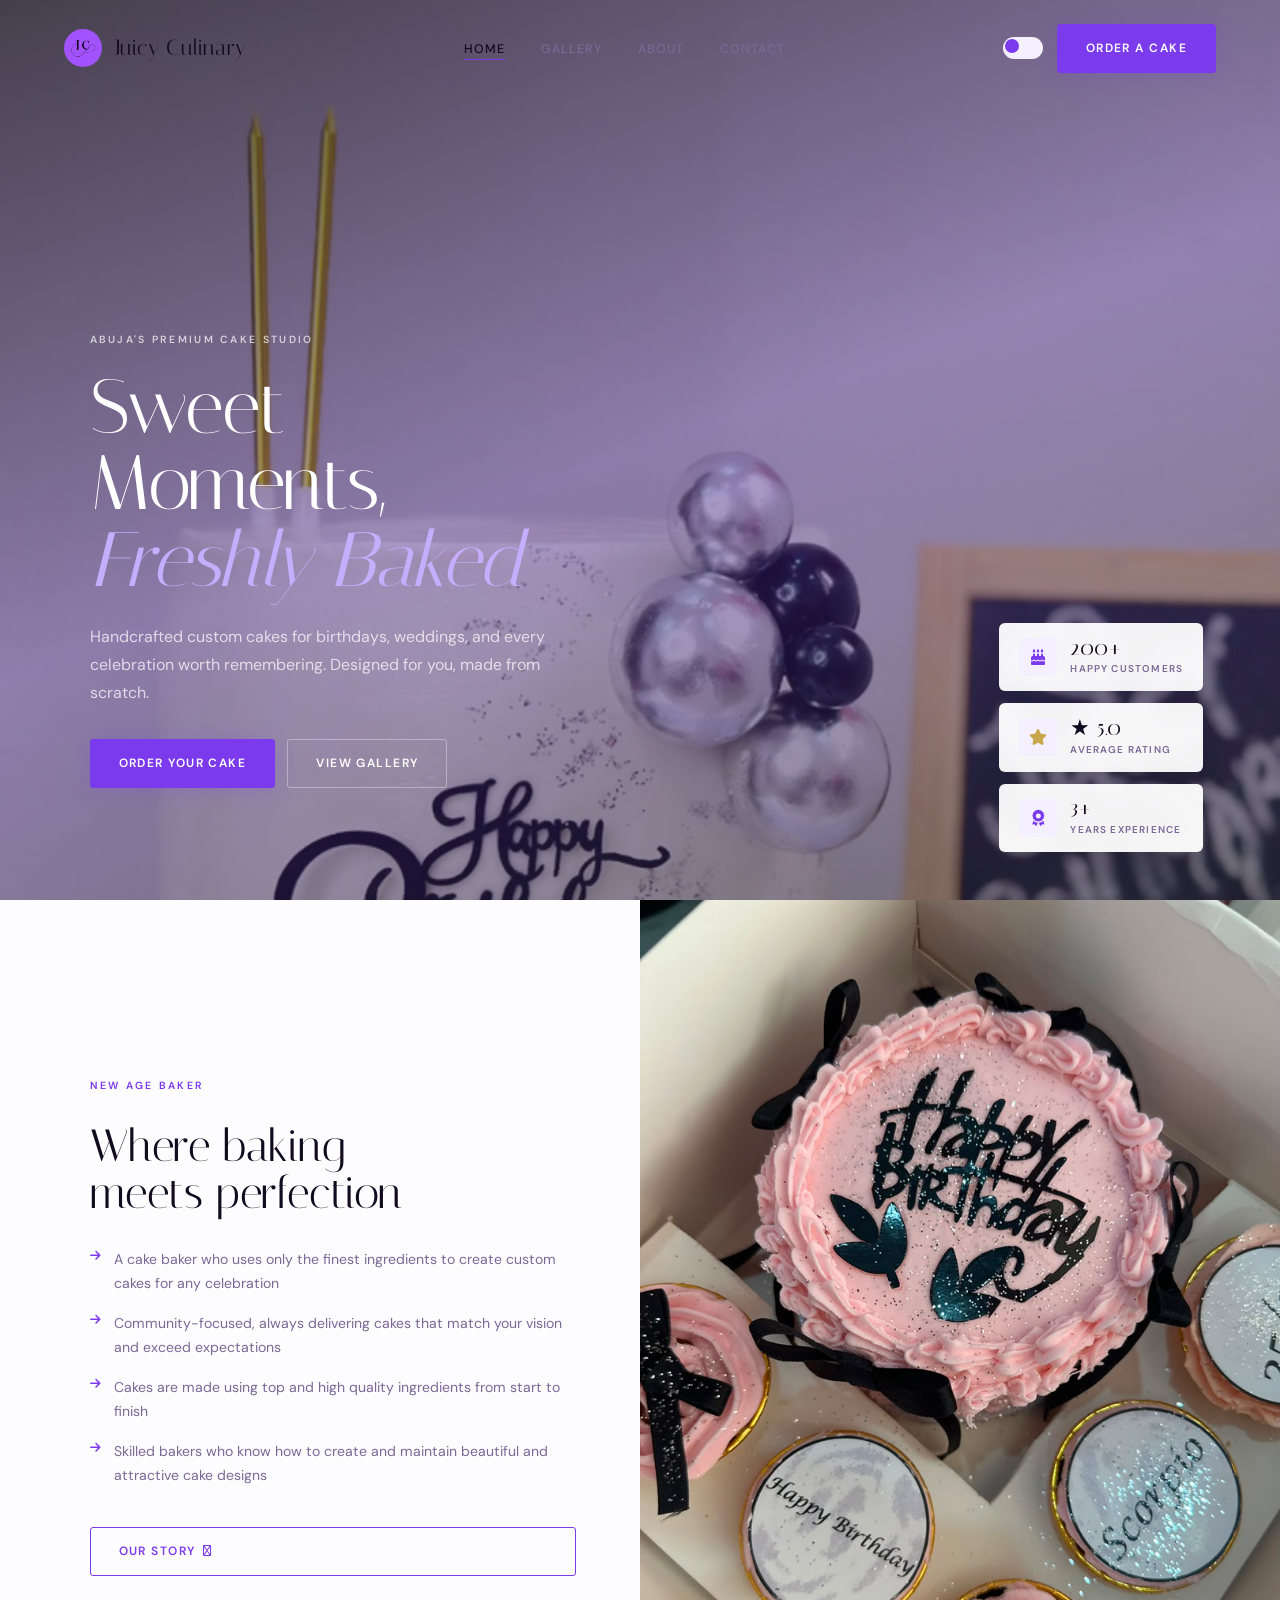
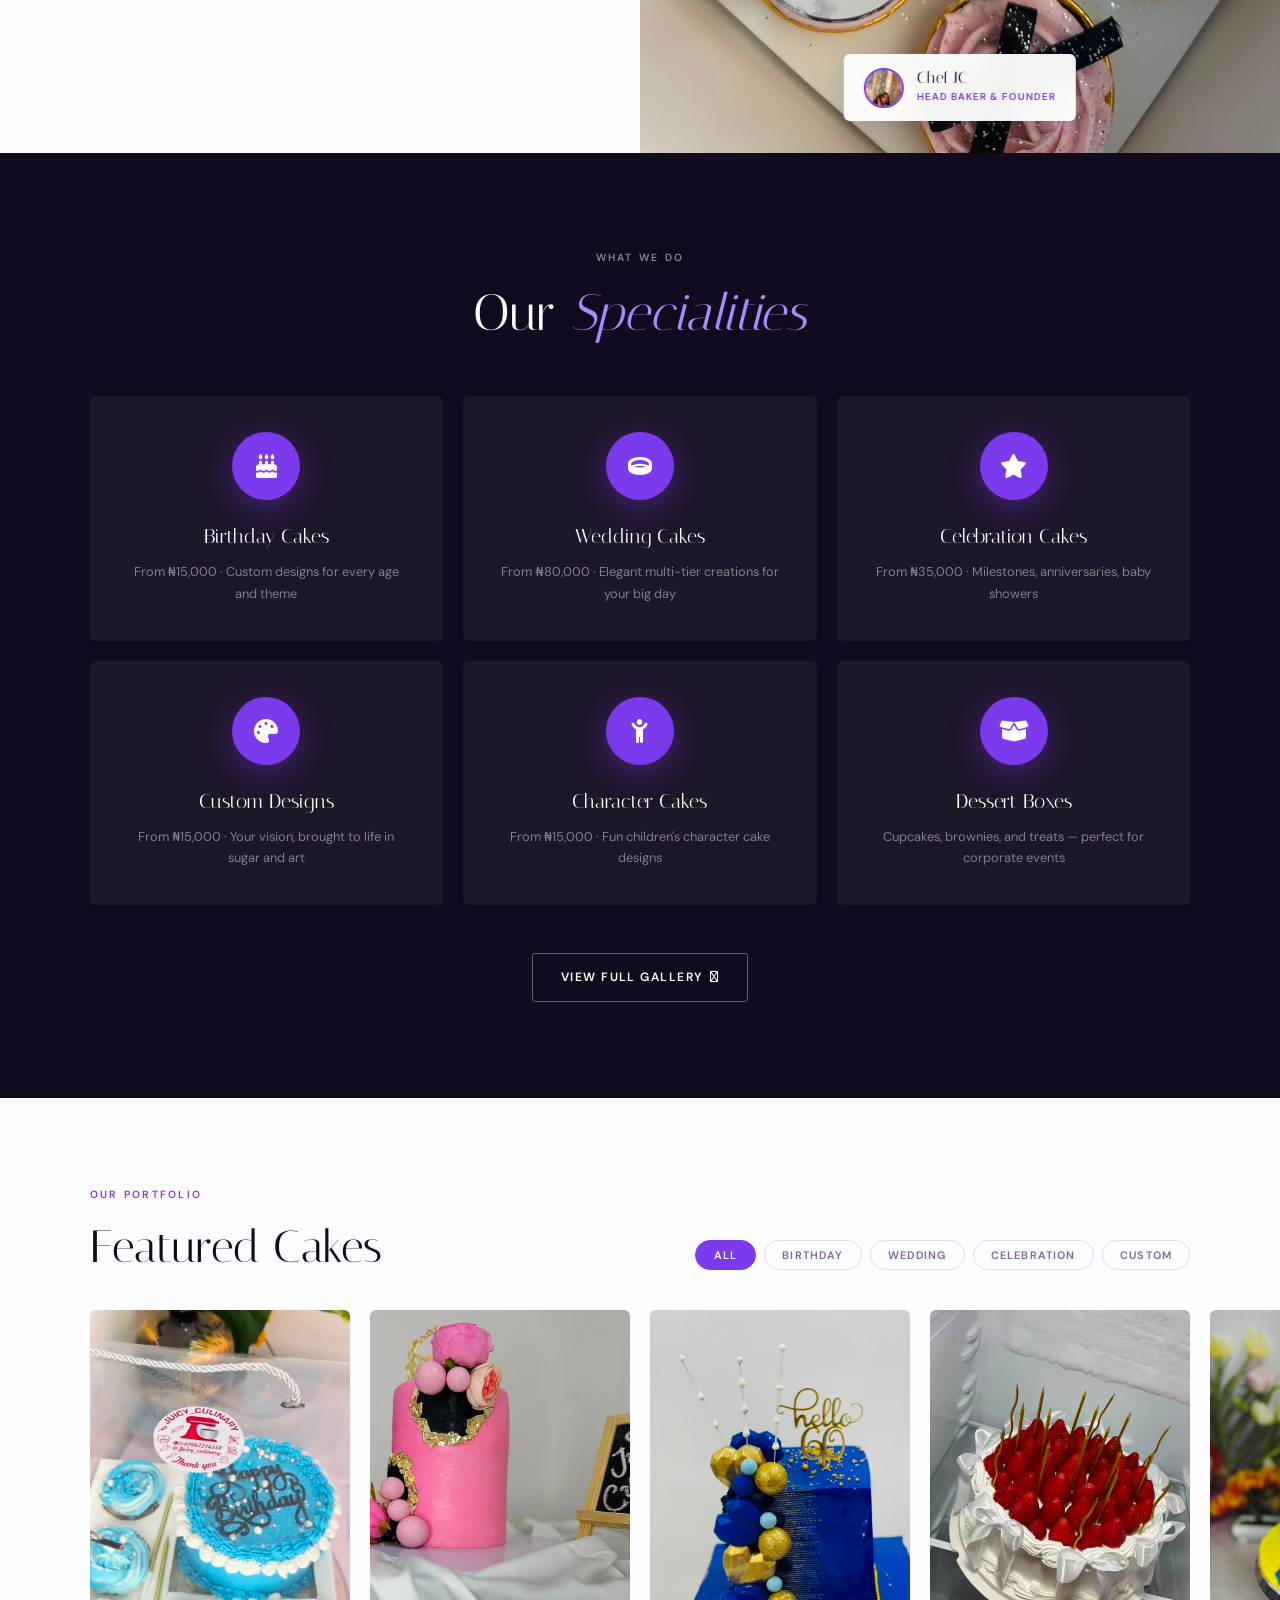
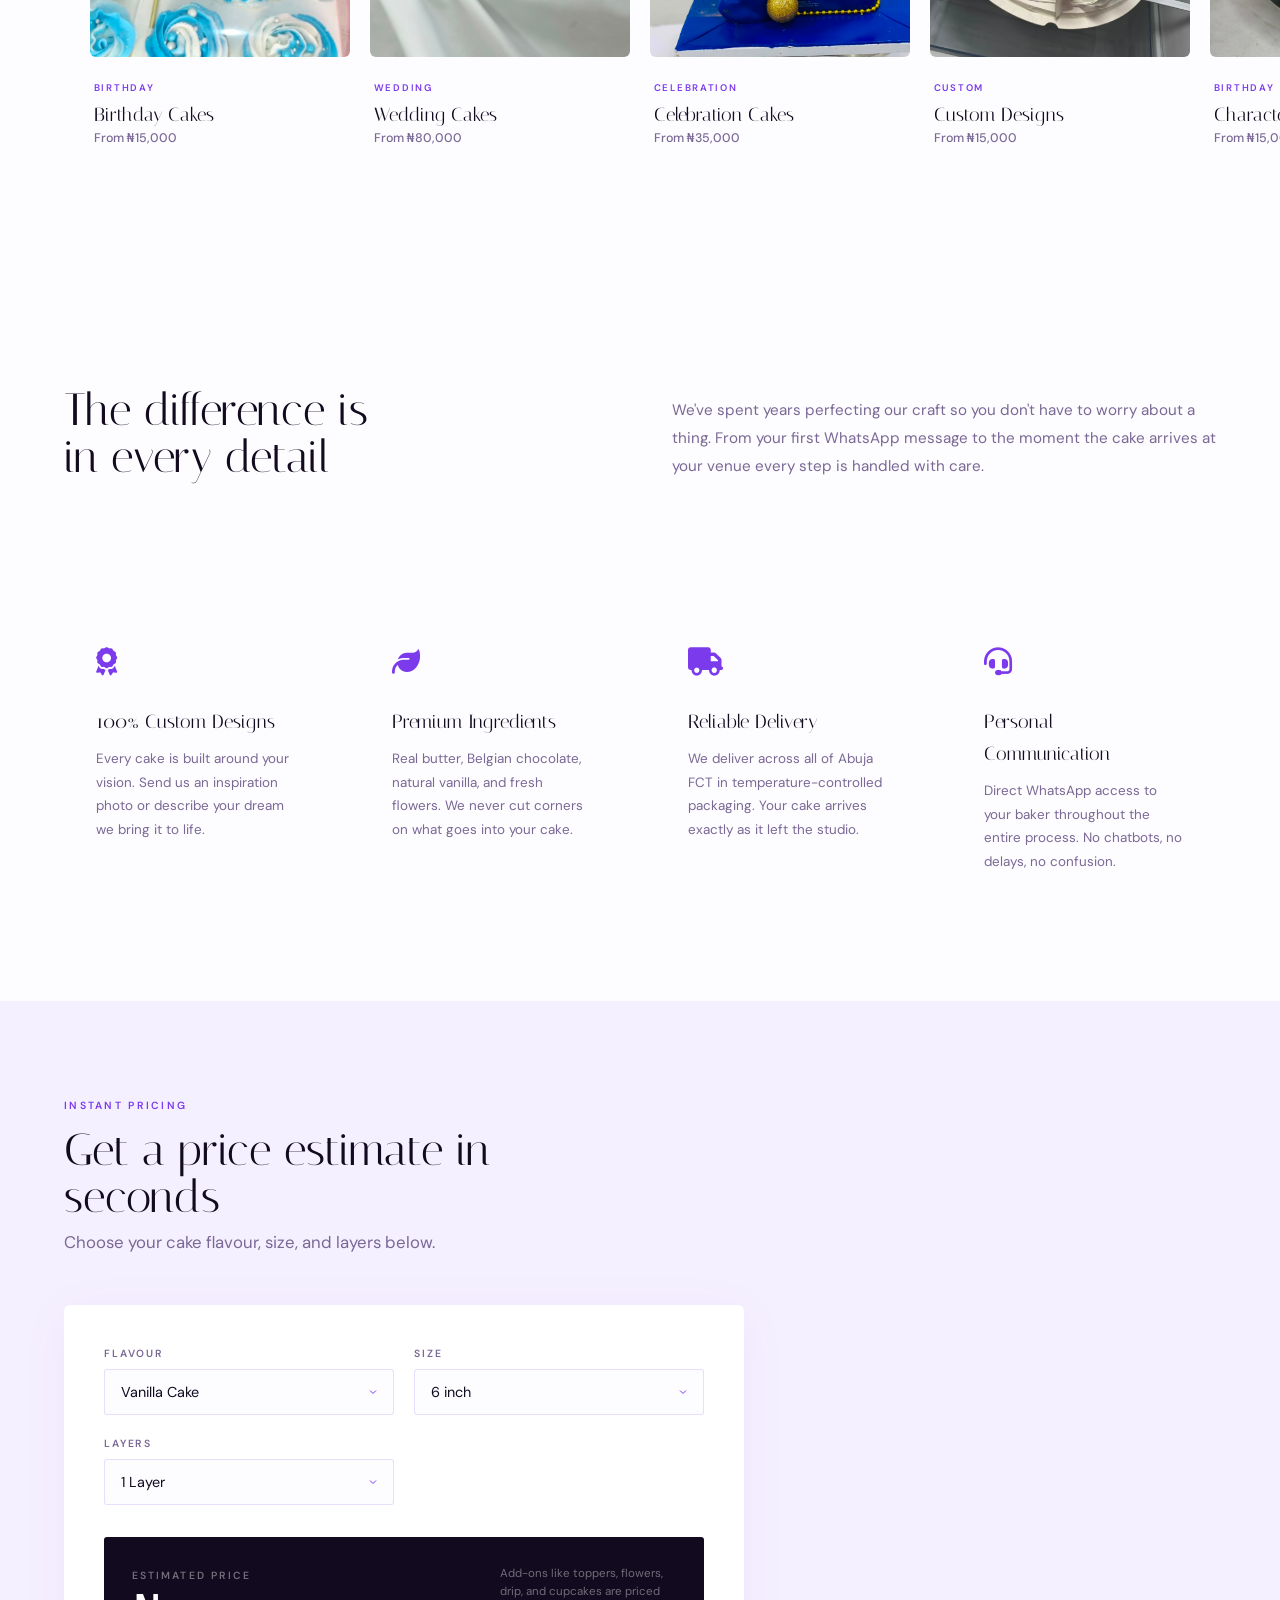
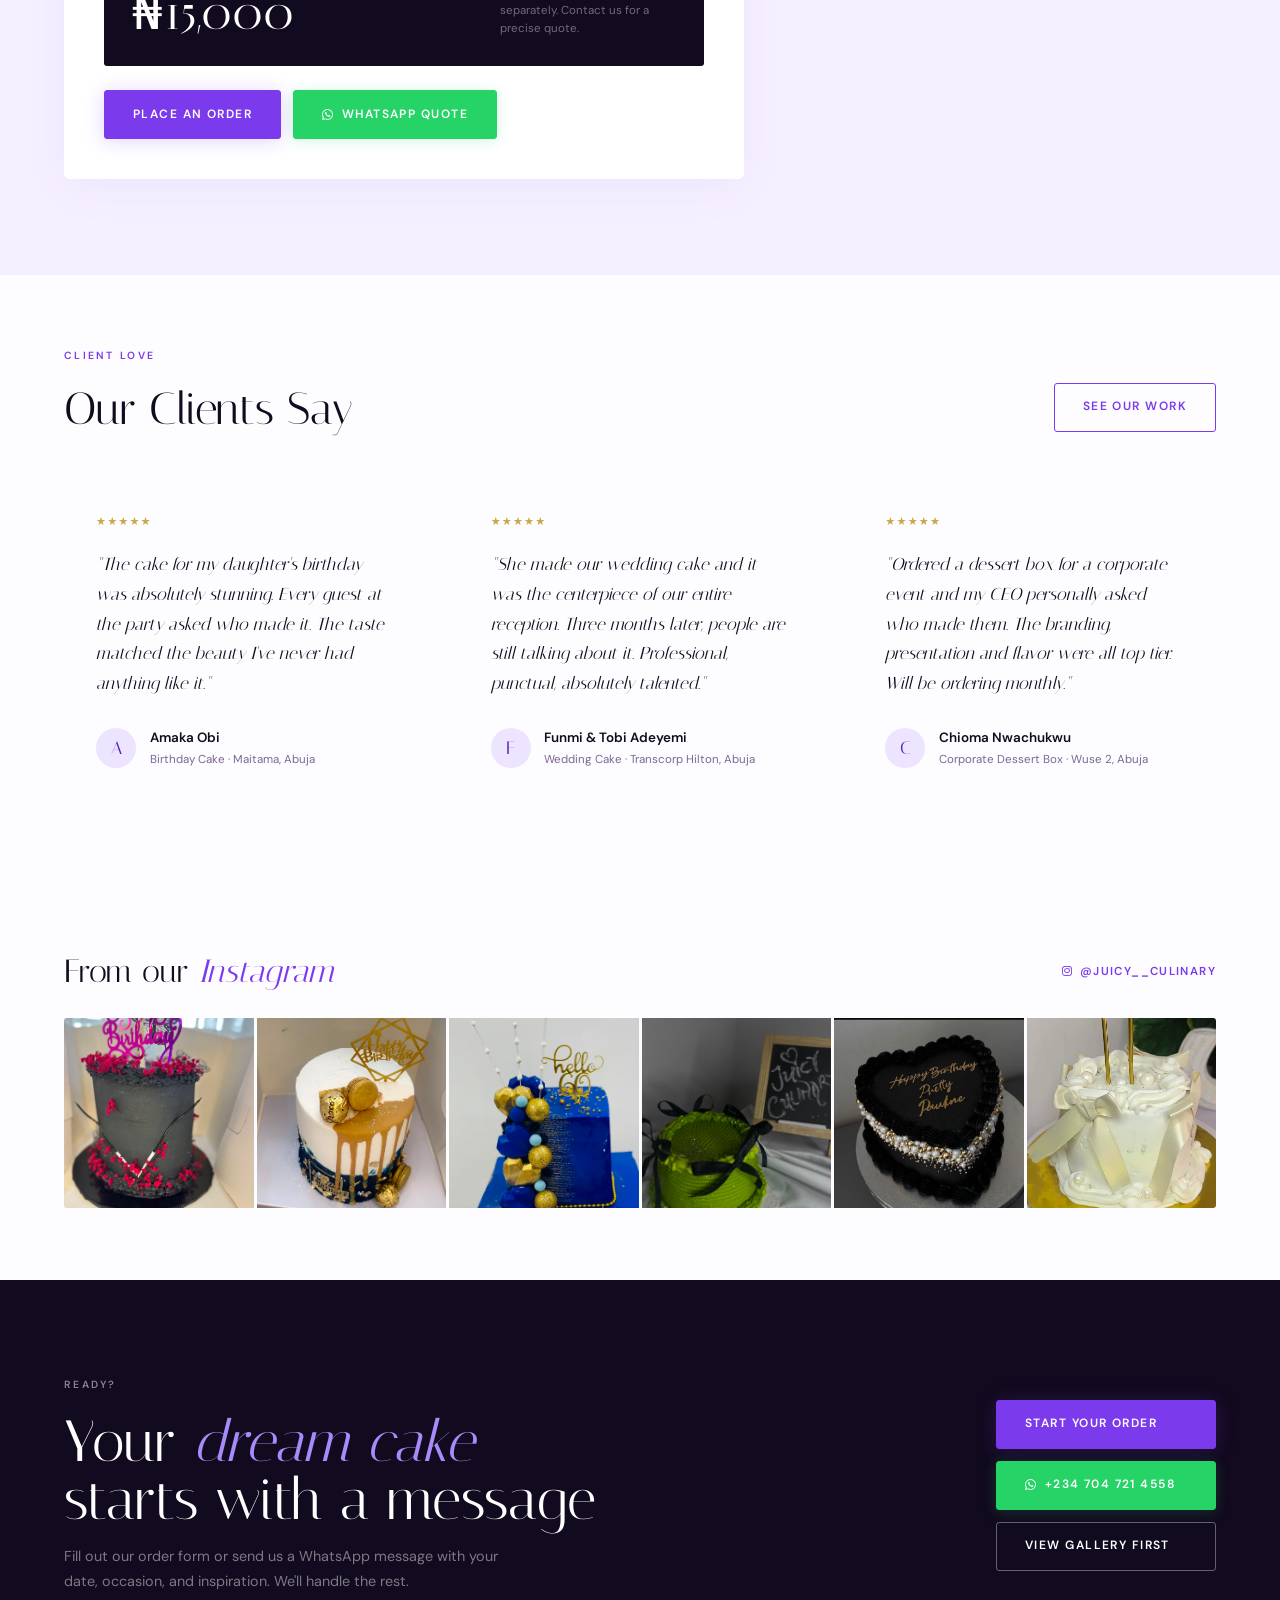
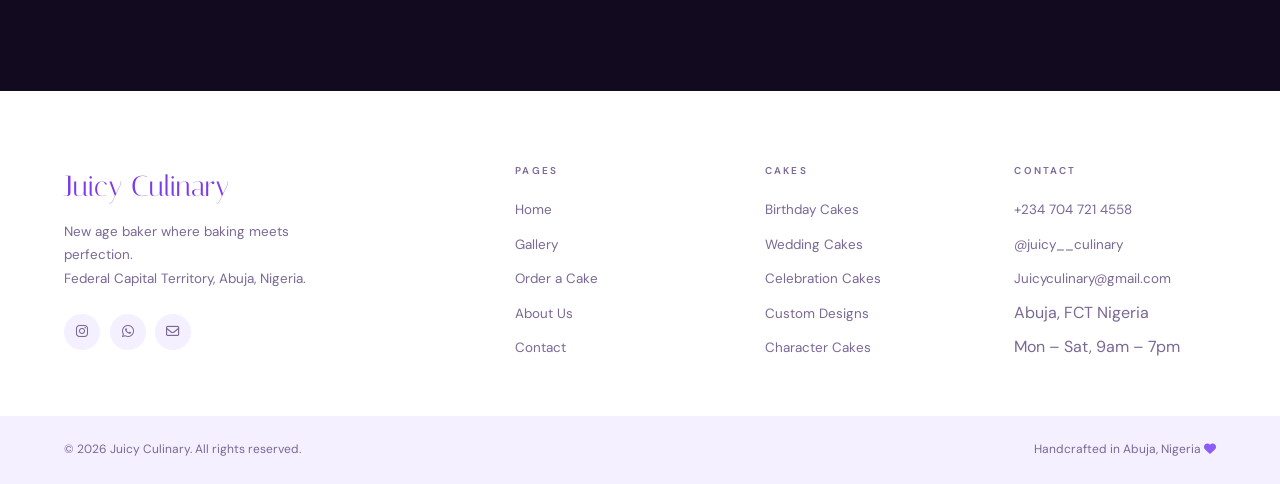
==== commit bfc0a642: "update site" ====
--- a/index.html
+++ b/index.html
@@ -22,7 +22,6 @@
     <img src="images/logo-bg.jpg" alt="Juicy Culinary logo" class="nav-logo-img">
     <div class="nav-logo-text">
       Juicy Culinary
-      <span>Abuja, Nigeria</span>
     </div>
   </a>
   <ul class="nav-links" role="list">
--- a/css/ style.css
+++ b/css/ style.css
@@ -2562,4 +2562,266 @@
     transition-duration: 0.01ms !important;
   }
   .reveal { opacity: 1; transform: none; }
+}
+/* ============================================================
+   HERO SLIDESHOW
+   Add this to your style.css — replace the existing .hero block
+   ============================================================ */
+
+.hero {
+  position: relative;
+  min-height: 100vh;
+  overflow: hidden;
+}
+
+/* Slider track — holds all slides side by side */
+.hero-slider {
+  display: flex;
+  width: 100%;
+  height: 100vh;
+  min-height: 100vh;
+  transition: transform 0.75s cubic-bezier(0.77, 0, 0.18, 1);
+  will-change: transform;
+}
+
+/* Individual slide */
+.hero-slide {
+  position: relative;
+  min-width: 100%;
+  height: 100%;
+  overflow: hidden;
+  flex-shrink: 0;
+}
+
+.hero-slide img {
+  position: absolute;
+  inset: 0;
+  width: 100%; height: 100%;
+  object-fit: cover;
+  object-position: center top;
+  display: block;
+  /* Ken Burns slow zoom per slide */
+  transform: scale(1.08);
+  transition: transform 6s ease;
+}
+
+.hero-slide.active img {
+  transform: scale(1);
+}
+
+/* Dark gradient overlay on each slide */
+.hero-overlay {
+  position: absolute;
+  inset: 0;
+  background: linear-gradient(
+    160deg,
+    rgba(18,10,30,0.72) 0%,
+    rgba(60,14,140,0.4) 50%,
+    rgba(18,10,30,0.5) 100%
+  );
+  z-index: 1;
+}
+
+/* Text content inside each slide */
+.hero-inner {
+  position: absolute;
+  bottom: 0; left: 0;
+  z-index: 2;
+  padding: 0 7vw 7rem;
+  max-width: 680px;
+  /* Start hidden, animate in when slide is active */
+  opacity: 0;
+  transform: translateY(24px);
+  transition: opacity 0.6s 0.4s ease, transform 0.6s 0.4s ease;
+}
+
+.hero-slide.active .hero-inner {
+  opacity: 1;
+  transform: translateY(0);
+}
+
+.hero-label { margin-bottom: 1.1rem; }
+
+.hero-h1 {
+  font-family: var(--font-display);
+  font-size: clamp(3rem, 6vw, 7rem);
+  font-weight: 400;
+  line-height: 1.0;
+  letter-spacing: -0.01em;
+  color: #fff;
+  margin-bottom: 1.5rem;
+}
+
+.hero-h1 em {
+  font-style: italic;
+  color: #C4AFFE;
+}
+
+.hero-desc {
+  font-size: 1rem;
+  line-height: 1.75;
+  color: rgba(255,255,255,0.72);
+  max-width: 44ch;
+  margin-bottom: 2rem;
+}
+
+.hero-actions {
+  display: flex;
+  align-items: center;
+  gap: 0.75rem;
+  flex-wrap: wrap;
+}
+
+/* Arrow buttons */
+.hero-arrow {
+  position: absolute;
+  top: 50%;
+  transform: translateY(-50%);
+  z-index: 10;
+  width: 52px; height: 52px;
+  border-radius: 50%;
+  background: rgba(255,255,255,0.12);
+  backdrop-filter: blur(8px);
+  color: #fff;
+  display: flex; align-items: center; justify-content: center;
+  font-size: 1.1rem;
+  cursor: pointer;
+  border: 1px solid rgba(255,255,255,0.2);
+  transition: background 0.2s, transform 0.2s;
+}
+
+.hero-arrow:hover {
+  background: rgba(124,58,237,0.6);
+  border-color: var(--purple);
+  transform: translateY(-50%) scale(1.08);
+}
+
+.hero-prev { left: 2rem; }
+.hero-next { right: 2rem; }
+
+/* Dot indicators */
+.hero-dots {
+  position: absolute;
+  bottom: 2.5rem;
+  left: 50%;
+  transform: translateX(-50%);
+  z-index: 10;
+  display: flex;
+  gap: 0.5rem;
+}
+
+.hero-dot {
+  width: 8px; height: 8px;
+  border-radius: 50%;
+  background: rgba(255,255,255,0.35);
+  border: none;
+  cursor: pointer;
+  transition: background 0.3s, transform 0.3s, width 0.3s;
+  padding: 0;
+}
+
+.hero-dot.active {
+  background: #fff;
+  width: 28px;
+  border-radius: 4px;
+}
+
+/* Floating stat badges — bottom right */
+.hero-badges {
+  position: absolute;
+  bottom: 3rem;
+  right: 6vw;
+  z-index: 10;
+  display: flex;
+  flex-direction: column;
+  gap: 0.75rem;
+}
+
+.hero-badge {
+  background: rgba(255,255,255,0.95);
+  backdrop-filter: blur(12px);
+  border-radius: var(--radius-md);
+  padding: 0.85rem 1.25rem;
+  display: flex;
+  align-items: center;
+  gap: 0.85rem;
+  min-width: 180px;
+  box-shadow: 0 8px 32px rgba(18,10,30,0.18);
+  animation: badgeIn 0.6s var(--ease) both;
+}
+
+.hero-badge:nth-child(1) { animation-delay: 0.8s; }
+.hero-badge:nth-child(2) { animation-delay: 1.0s; }
+.hero-badge:nth-child(3) { animation-delay: 1.2s; }
+
+@keyframes badgeIn {
+  from { opacity: 0; transform: translateX(20px); }
+  to   { opacity: 1; transform: translateX(0); }
+}
+
+.hero-badge-icon {
+  width: 38px; height: 38px;
+  border-radius: var(--radius-sm);
+  background: var(--purple-pale);
+  display: flex; align-items: center; justify-content: center;
+  font-size: 1rem;
+  flex-shrink: 0;
+}
+
+.hero-badge-num {
+  font-family: var(--font-display);
+  font-size: 1.4rem;
+  color: var(--ink);
+  line-height: 1;
+}
+
+.hero-badge-label {
+  font-size: 0.62rem;
+  font-weight: 600;
+  letter-spacing: 0.12em;
+  text-transform: uppercase;
+  color: var(--ink-soft);
+  margin-top: 0.15rem;
+}
+
+/* Progress bar at top of hero */
+.hero-progress {
+  position: absolute;
+  top: 0; left: 0;
+  height: 3px;
+  background: var(--purple);
+  z-index: 10;
+  width: 0%;
+  transition: width linear;
+}
+
+/* Responsive */
+@media (max-width: 900px) {
+  .hero-badges {
+    position: static;
+    flex-direction: row;
+    justify-content: center;
+    flex-wrap: wrap;
+    padding: 1.5rem 5vw;
+    background: var(--cream);
+    gap: 0.75rem;
+  }
+  .hero-badge { min-width: 140px; }
+  .hero-inner { padding: 0 5vw 6rem; }
+  .hero-slider { height: 85vh; min-height: 85vh; }
+  .hero-arrow { display: none; }
+}
+
+@media (max-width: 520px) {
+  .hero-slider { height: 75vh; min-height: 75vh; }
+  .hero-h1 { font-size: clamp(2.5rem, 8vw, 3.5rem); }
+  .hero-badges { flex-direction: column; align-items: center; }
+  .hero-badge { width: 100%; max-width: 240px; }
+  .hero-dots { bottom: 1.5rem; }
+}
+
+@media (prefers-reduced-motion: reduce) {
+  .hero-slider { transition: none; }
+  .hero-slide img { transition: none; transform: scale(1); }
+  .hero-inner { transition: none; }
 }
